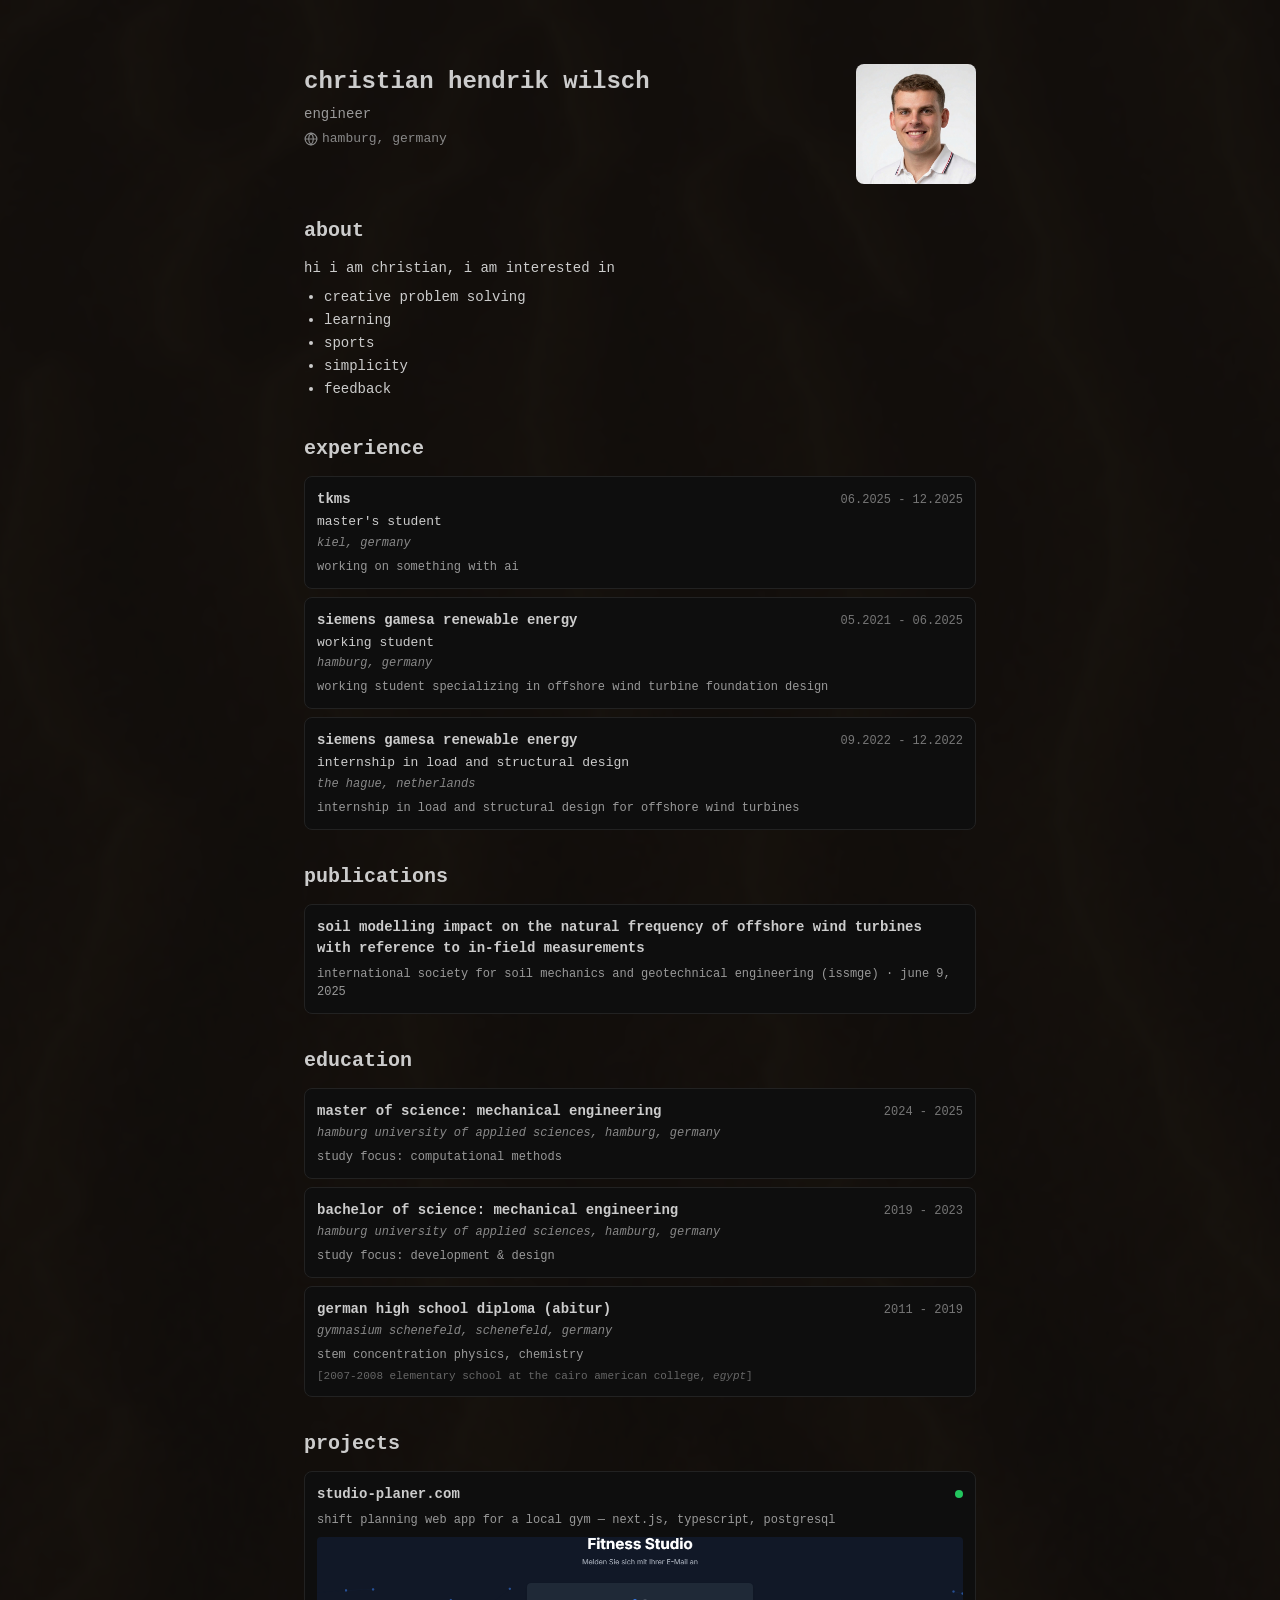
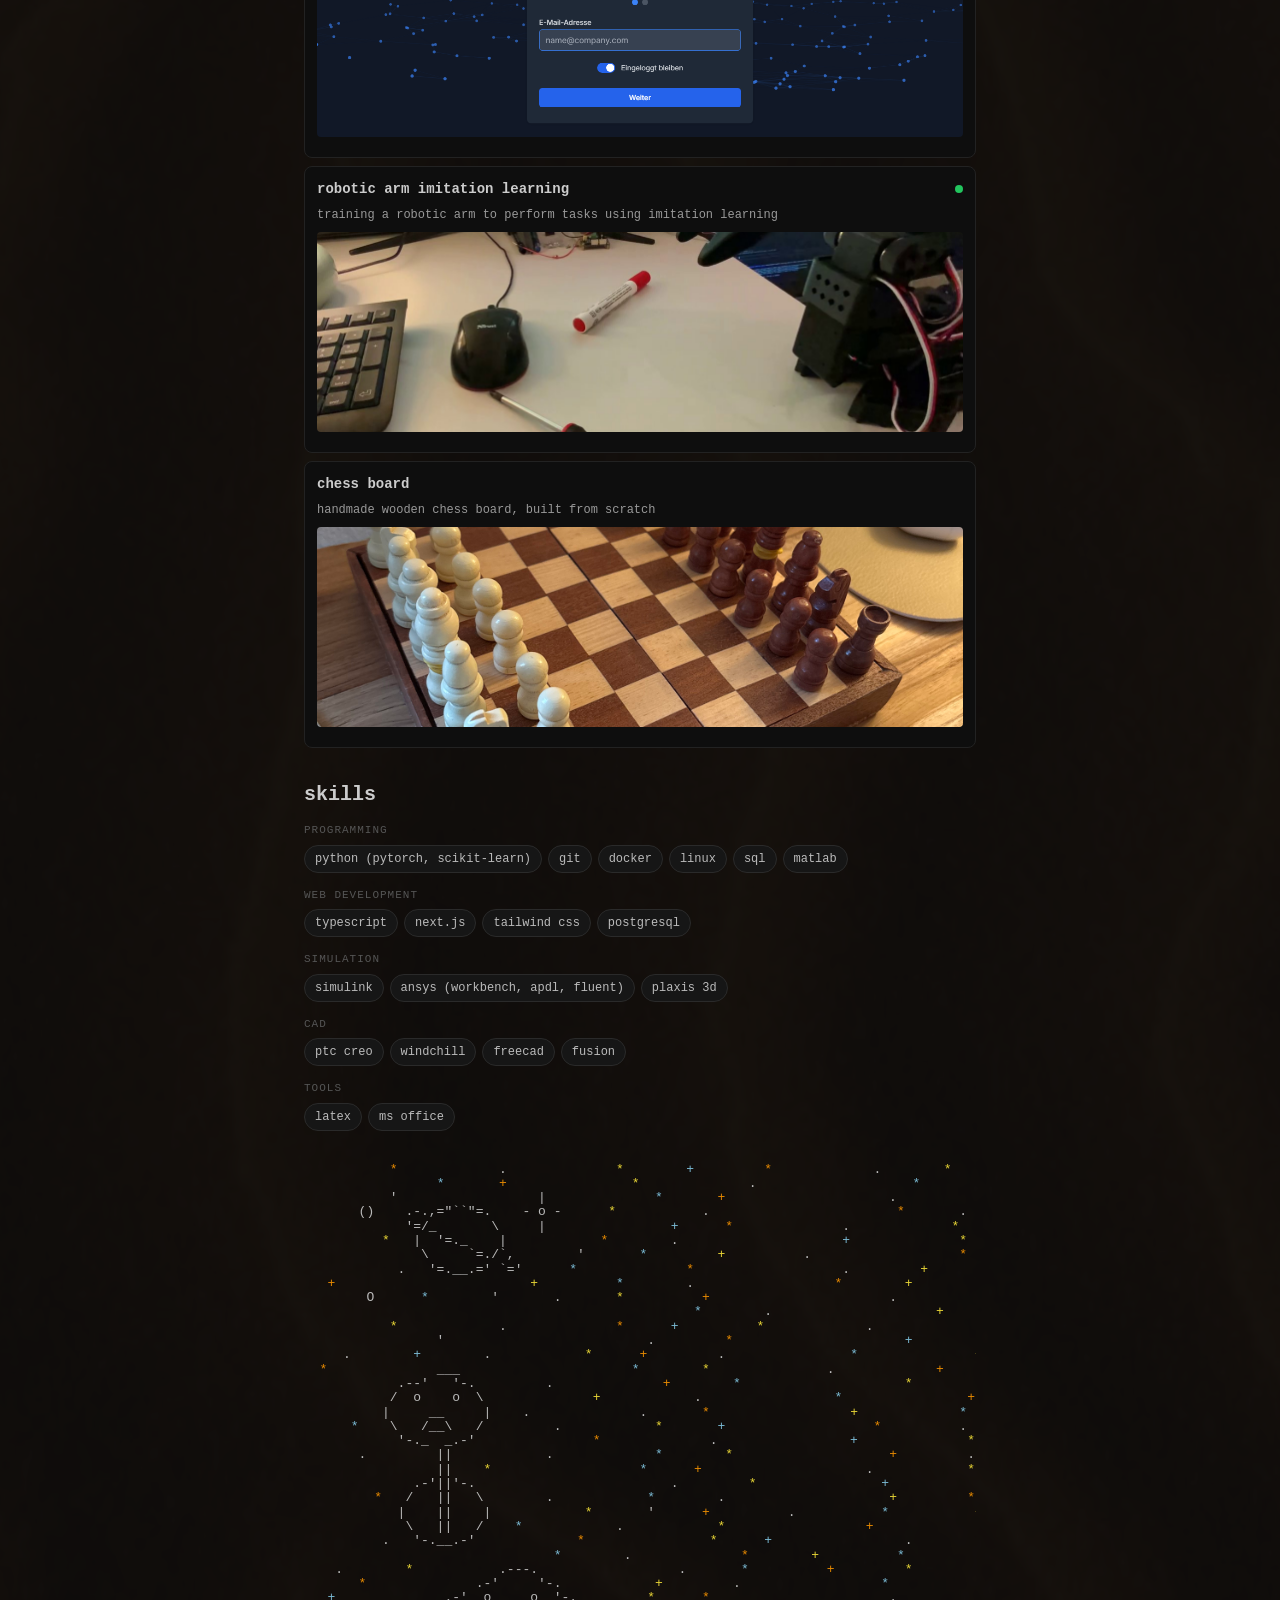
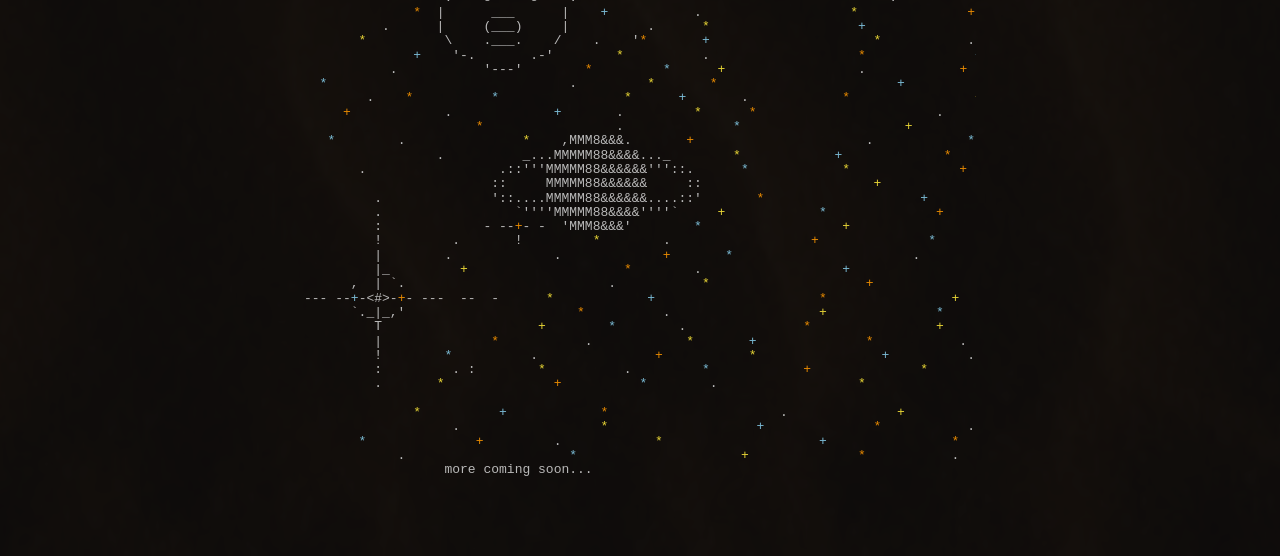
==== index.html @ f81266d9 "reorder sections, add project thumbnails Co-Authored-By: Claude Opus 4.6 (1M context) <noreply@anthr" ====
<!DOCTYPE html>
<html lang="en">
<head>
    <meta charset="UTF-8">
    <meta name="viewport" content="width=device-width, initial-scale=1.0">
    <title>christian hendrik wilsch</title>
    <link rel="icon" href="smile.png" type="image/png">
    <link rel="stylesheet" href="styles.css">
</head>
<body>

    <div class="container">
        <header class="header">
            <div class="header-left">
                <h1>christian hendrik wilsch</h1>
                <p class="tagline">engineer</p>
                <p class="location">
                    <svg xmlns="http://www.w3.org/2000/svg" width="14" height="14" viewBox="0 0 24 24" fill="none" stroke="currentColor" stroke-width="2" stroke-linecap="round" stroke-linejoin="round"><circle cx="12" cy="12" r="10"/><path d="M2 12h20"/><path d="M12 2a15.3 15.3 0 0 1 4 10 15.3 15.3 0 0 1-4 10 15.3 15.3 0 0 1-4-10 15.3 15.3 0 0 1 4-10z"/></svg>
                    hamburg, germany
                </p>
            </div>
            <img src="pic.png" alt="christian" class="header-pic">
        </header>

        <main>
            <section class="section about">
                <h2>about</h2>
                <p>hi i am christian, i am interested in</p>
                <ul>
                    <li>creative problem solving</li>
                    <li>learning</li>
                    <li>sports</li>
                    <li>simplicity</li>
                    <li>feedback</li>
                </ul>
            </section>

            <section class="section">
                <h2>experience</h2>
                <div class="card">
                    <div class="card-header">
                        <h3>tkms</h3>
                        <span class="card-date">06.2025 - 12.2025</span>
                    </div>
                    <p class="card-subtitle">master's student</p>
                    <p class="card-location">kiel, germany</p>
                    <p class="card-description">working on something with ai</p>
                </div>
                <div class="card">
                    <div class="card-header">
                        <h3>siemens gamesa renewable energy</h3>
                        <span class="card-date">05.2021 - 06.2025</span>
                    </div>
                    <p class="card-subtitle">working student</p>
                    <p class="card-location">hamburg, germany</p>
                    <p class="card-description">working student specializing in offshore wind turbine foundation design</p>
                </div>
                <div class="card">
                    <div class="card-header">
                        <h3>siemens gamesa renewable energy</h3>
                        <span class="card-date">09.2022 - 12.2022</span>
                    </div>
                    <p class="card-subtitle">internship in load and structural design</p>
                    <p class="card-location">the hague, netherlands</p>
                    <p class="card-description">internship in load and structural design for offshore wind turbines</p>
                </div>
            </section>

            <section class="section">
                <h2>publications</h2>
                <div class="card card-clickable">
                    <a href="https://www.issmge.org/uploads/publications/132/133/ISFOG2025-403.pdf" target="_blank" class="card-stretch-link"></a>
                    <div class="card-header">
                        <h3>soil modelling impact on the natural frequency of offshore wind turbines with reference to in-field measurements</h3>
                    </div>
                    <p class="card-description">international society for soil mechanics and geotechnical engineering (issmge) · june 9, 2025</p>
                </div>
            </section>

            <section class="section">
                <h2>education</h2>
                <div class="card">
                    <div class="card-header">
                        <h3>master of science: mechanical engineering</h3>
                        <span class="card-date">2024 - 2025</span>
                    </div>
                    <p class="card-location">hamburg university of applied sciences, hamburg, germany</p>
                    <p class="card-description">study focus: computational methods</p>
                </div>
                <div class="card">
                    <div class="card-header">
                        <h3>bachelor of science: mechanical engineering</h3>
                        <span class="card-date">2019 - 2023</span>
                    </div>
                    <p class="card-location">hamburg university of applied sciences, hamburg, germany</p>
                    <p class="card-description">study focus: development & design</p>
                </div>
                <div class="card">
                    <div class="card-header">
                        <h3>german high school diploma (abitur)</h3>
                        <span class="card-date">2011 - 2019</span>
                    </div>
                    <p class="card-location">gymnasium schenefeld, schenefeld, germany</p>
                    <p class="card-description">stem concentration physics, chemistry</p>
                    <p class="card-note">[2007-2008 elementary school at the cairo american college, <em>egypt</em>]</p>
                </div>
            </section>

            <section class="section">
                <h2>projects</h2>
                <div class="card card-clickable">
                    <a href="https://studio-planer.com" target="_blank" class="card-stretch-link"></a>
                    <div class="card-header">
                        <h3>studio-planer.com</h3>
                        <span class="status-dot"></span>
                    </div>
                    <p class="card-description">shift planning web app for a local gym — next.js, typescript, postgresql</p>
                    <img src="studio-planer-thumb.png" alt="studio-planer.com preview" class="card-thumb">
                </div>
                <div class="card card-clickable">
                    <a href="robotics.html" class="card-stretch-link"></a>
                    <div class="card-header">
                        <h3>robotic arm imitation learning</h3>
                        <span class="status-dot"></span>
                    </div>
                    <p class="card-description">training a robotic arm to perform tasks using imitation learning</p>
                    <img src="robotics-thumb.jpg" alt="robotic arm preview" class="card-thumb">
                </div>
                <div class="card card-clickable">
                    <a href="chess-board.html" class="card-stretch-link"></a>
                    <div class="card-header">
                        <h3>chess board</h3>
                    </div>
                    <p class="card-description">handmade wooden chess board, built from scratch</p>
                    <img src="chess-board.jpeg" alt="chess board preview" class="card-thumb">
                </div>
            </section>

            <section class="section">
                <h2>skills</h2>

                <div class="skill-group">
                    <p class="skill-group-label">programming</p>
                    <div class="tags">
                        <span class="tag">python (pytorch, scikit-learn)</span>
                        <span class="tag">git</span>
                        <span class="tag">docker</span>
                        <span class="tag">linux</span>
                        <span class="tag">sql</span>
                        <span class="tag">matlab</span>
                    </div>
                </div>

                <div class="skill-group">
                    <p class="skill-group-label">web development</p>
                    <div class="tags">
                        <span class="tag">typescript</span>
                        <span class="tag">next.js</span>
                        <span class="tag">tailwind css</span>
                        <span class="tag">postgresql</span>
                    </div>
                </div>

                <div class="skill-group">
                    <p class="skill-group-label">simulation</p>
                    <div class="tags">
                        <span class="tag">simulink</span>
                        <span class="tag">ansys (workbench, apdl, fluent)</span>
                        <span class="tag">plaxis 3d</span>
                    </div>
                </div>

                <div class="skill-group">
                    <p class="skill-group-label">cad</p>
                    <div class="tags">
                        <span class="tag">ptc creo</span>
                        <span class="tag">windchill</span>
                        <span class="tag">freecad</span>
                        <span class="tag">fusion</span>
                    </div>
                </div>

                <div class="skill-group">
                    <p class="skill-group-label">tools</p>
                    <div class="tags">
                        <span class="tag">latex</span>
                        <span class="tag">ms office</span>
                    </div>
                </div>
            </section>
        </main>

        <!-- ASCII Space Art -->
        <div class="ascii-container">
        <pre class="space-art">           <span class="star-orange star-twinkle">*</span>             .              <span class="star-yellow">*</span>        <span class="star-blue">+</span>         <span class="star-orange">*</span>             .        <span class="star-yellow star-twinkle">*</span>       <span class="star-blue">+</span>           <span class="star-orange">*</span>         .
                 <span class="star-blue">*</span>       <span class="star-orange">+</span>                <span class="star-yellow star-twinkle">*</span>              .                    <span class="star-blue">*</span>                <span class="star-yellow">+</span>        .            <span class="star-orange">*</span>
           '                  |              <span class="star-blue">*</span>       <span class="star-orange star-twinkle">+</span>                     .          <span class="star-yellow">*</span>              <span class="star-blue">+</span>            .
       ()    .-.,="``"=.    - o -      <span class="star-yellow">*</span>           .                        <span class="star-orange">*</span>       .             <span class="star-blue star-twinkle">+</span>                <span class="star-yellow">*</span>
             '=/_       \     |                <span class="star-blue">+</span>      <span class="star-orange">*</span>              .             <span class="star-yellow star-twinkle">*</span>          <span class="star-blue">+</span>                   <span class="star-orange">*</span>        .
          <span class="star-yellow">*</span>   |  '=._    |            <span class="star-orange star-twinkle">*</span>        .                     <span class="star-blue">+</span>              <span class="star-yellow">*</span>       .                 <span class="star-orange">+</span>
               \     `=./`,        '       <span class="star-blue">*</span>         <span class="star-yellow">+</span>          .                   <span class="star-orange star-twinkle">*</span>          <span class="star-blue">+</span>                 .         <span class="star-yellow">*</span>
            .   '=.__.=' `='      <span class="star-blue star-twinkle">*</span>              <span class="star-orange">*</span>                   .         <span class="star-yellow">+</span>               <span class="star-blue">*</span>            <span class="star-orange">+</span>
   <span class="star-orange">+</span>                         <span class="star-yellow star-twinkle">+</span>          <span class="star-blue">*</span>        .                  <span class="star-orange">*</span>        <span class="star-yellow">+</span>                 .           <span class="star-blue">*</span>             <span class="star-orange">+</span>
        O      <span class="star-blue">*</span>        '       .       <span class="star-yellow">*</span>          <span class="star-orange star-twinkle">+</span>                       .           <span class="star-blue">*</span>            <span class="star-yellow">+</span>               <span class="star-orange">*</span>
                                                  <span class="star-blue star-twinkle">*</span>        .                     <span class="star-yellow">+</span>         <span class="star-orange">*</span>                 .               <span class="star-blue">+</span>
           <span class="star-yellow star-twinkle">*</span>             .              <span class="star-orange">*</span>      <span class="star-blue">+</span>          <span class="star-yellow">*</span>             .              <span class="star-orange star-twinkle">+</span>          <span class="star-blue">*</span>               <span class="star-yellow">*</span>
                 '                          .         <span class="star-orange">*</span>                      <span class="star-blue star-twinkle">+</span>              .              <span class="star-yellow">*</span>            <span class="star-orange">+</span>
     .        <span class="star-blue">+</span>        .            <span class="star-yellow star-twinkle">*</span>      <span class="star-orange">+</span>         .                <span class="star-blue">*</span>               <span class="star-yellow">+</span>           .                <span class="star-orange">*</span>
  <span class="star-orange star-twinkle">*</span>              ___                      <span class="star-blue">*</span>        <span class="star-yellow">*</span>               .             <span class="star-orange">+</span>          <span class="star-blue star-twinkle">*</span>                <span class="star-yellow">*</span>
            .--'   '-.         .              <span class="star-orange">+</span>        <span class="star-blue">*</span>                     <span class="star-yellow star-twinkle">*</span>         .           <span class="star-orange">+</span>                <span class="star-blue">*</span>
           /  o    o  \              <span class="star-yellow">+</span>            .                 <span class="star-blue star-twinkle">*</span>                <span class="star-orange">+</span>        .              <span class="star-yellow">*</span>
          |     __     |    .              .       <span class="star-orange star-twinkle">*</span>                  <span class="star-yellow">+</span>             <span class="star-blue">*</span>                .           <span class="star-orange">+</span>
      <span class="star-blue">*</span>    \   /__\   /         .            <span class="star-yellow">*</span>       <span class="star-blue star-twinkle">+</span>                   <span class="star-orange">*</span>          .               <span class="star-yellow">+</span>           <span class="star-blue">*</span>
            '-._  _.-'               <span class="star-orange">*</span>              .                 <span class="star-blue">+</span>              <span class="star-yellow star-twinkle">*</span>          <span class="star-orange">+</span>                .
       .         ||            .             <span class="star-blue star-twinkle">*</span>        <span class="star-yellow">*</span>                    <span class="star-orange">+</span>         .              <span class="star-blue">*</span>              <span class="star-yellow">+</span>
                 ||    <span class="star-yellow star-twinkle">*</span>                   <span class="star-blue">*</span>      <span class="star-orange">+</span>                     .            <span class="star-yellow">*</span>         <span class="star-blue star-twinkle">+</span>                  <span class="star-orange">*</span>
              .-'||'-.                         .         <span class="star-yellow">*</span>                <span class="star-blue">+</span>              <span class="star-orange star-twinkle">*</span>          .                <span class="star-yellow">+</span>
         <span class="star-orange">*</span>   /   ||   \        .            <span class="star-blue star-twinkle">*</span>        .                     <span class="star-yellow">+</span>         <span class="star-orange">*</span>                 <span class="star-blue">+</span>          .
            |    ||    |            <span class="star-yellow star-twinkle">*</span>       '      <span class="star-orange">+</span>          .           <span class="star-blue">*</span>           <span class="star-yellow">+</span>                <span class="star-orange">*</span>
             \   ||   /    <span class="star-blue">*</span>            .            <span class="star-yellow">*</span>                  <span class="star-orange star-twinkle">+</span>              <span class="star-blue">*</span>             .                <span class="star-yellow">+</span>
          .   '-.__.-'             <span class="star-orange">*</span>                <span class="star-yellow star-twinkle">*</span>      <span class="star-blue">+</span>                 .              <span class="star-orange">*</span>          <span class="star-yellow">+</span>               <span class="star-blue">*</span>
                                <span class="star-blue star-twinkle">*</span>        .              <span class="star-orange">*</span>        <span class="star-yellow">+</span>          <span class="star-blue">*</span>                .              <span class="star-orange">+</span>
    .        <span class="star-yellow">*</span>           .---.                  .       <span class="star-blue">*</span>          <span class="star-orange star-twinkle">+</span>         <span class="star-yellow">*</span>                .               <span class="star-blue">+</span>
       <span class="star-orange">*</span>              .-'     '-.            <span class="star-yellow star-twinkle">+</span>         .                  <span class="star-blue">*</span>            <span class="star-orange">+</span>          .                 <span class="star-yellow">*</span>
   <span class="star-blue star-twinkle">+</span>              .-'  o     o  '-.         <span class="star-yellow">*</span>      <span class="star-orange">*</span>                       .              <span class="star-blue">+</span>           <span class="star-yellow star-twinkle">*</span>             <span class="star-orange">+</span>
              <span class="star-orange star-twinkle">*</span>  |      ___      |    <span class="star-blue">+</span>           .                   <span class="star-yellow">*</span>              <span class="star-orange">+</span>         .               <span class="star-blue">*</span>
          .      |     (___)     |          .      <span class="star-yellow star-twinkle">*</span>                   <span class="star-blue">+</span>                <span class="star-orange">*</span>          .              <span class="star-yellow">+</span>
       <span class="star-yellow">*</span>          \    .___.    /    .    '<span class="star-orange star-twinkle">*</span>       <span class="star-blue">+</span>                     <span class="star-yellow">*</span>           .              <span class="star-orange">+</span>            <span class="star-blue star-twinkle">*</span>
              <span class="star-blue">+</span>    '-.       .-'        <span class="star-yellow star-twinkle">*</span>          .                   <span class="star-orange">*</span>              <span class="star-blue">+</span>         <span class="star-yellow">*</span>                .
           .           '---'        <span class="star-orange star-twinkle">*</span>         <span class="star-blue">*</span>      <span class="star-yellow">+</span>                 .            <span class="star-orange">+</span>                <span class="star-blue">*</span>          <span class="star-yellow">*</span>
  <span class="star-blue star-twinkle">*</span>                               .         <span class="star-yellow">*</span>       <span class="star-orange">*</span>                       <span class="star-blue">+</span>          .              <span class="star-yellow">*</span>             <span class="star-orange star-twinkle">+</span>
        .    <span class="star-orange">*</span>          <span class="star-blue star-twinkle">*</span>                <span class="star-yellow">*</span>      <span class="star-blue">+</span>       .            <span class="star-orange">*</span>                <span class="star-yellow star-twinkle">+</span>         .              <span class="star-blue">*</span>
     <span class="star-orange star-twinkle">+</span>            .             <span class="star-blue">+</span>       .         <span class="star-yellow">*</span>      <span class="star-orange">*</span>                       .              <span class="star-blue">+</span>          <span class="star-yellow star-twinkle">*</span>             <span class="star-orange">+</span>
                      <span class="star-orange">*</span>                 .              <span class="star-blue star-twinkle">*</span>                     <span class="star-yellow">+</span>              <span class="star-orange">*</span>          .                <span class="star-blue">+</span>
   <span class="star-blue star-twinkle">*</span>        .               <span class="star-yellow">*</span>    ,MMM8&&&.       <span class="star-orange">+</span>                      .            <span class="star-blue">*</span>              <span class="star-yellow star-twinkle">+</span>            <span class="star-orange">*</span>
                 .          _...MMMMM88&&&&..._        <span class="star-yellow star-twinkle">*</span>            <span class="star-blue">+</span>             <span class="star-orange">*</span>          .              <span class="star-yellow">+</span>
       .                 .::'''MMMMM88&&&&&&'''::.      <span class="star-blue star-twinkle">*</span>            <span class="star-yellow">*</span>              <span class="star-orange">+</span>         .            <span class="star-blue">*</span>
                        ::     MMMMM88&&&&&&     ::                      <span class="star-yellow star-twinkle">+</span>            <span class="star-orange">*</span>                .              <span class="star-blue">+</span>
         .              '::....MMMMM88&&&&&&....::'       <span class="star-orange star-twinkle">*</span>                    <span class="star-blue">+</span>         <span class="star-yellow">*</span>                 .            <span class="star-orange">+</span>
         .                 `''''MMMMM88&&&&''''`     <span class="star-yellow">+</span>            <span class="star-blue star-twinkle">*</span>              <span class="star-orange">+</span>          <span class="star-yellow">*</span>              .
         :             - --<span class="star-orange star-twinkle">+</span>- -  'MMM8&&&'        <span class="star-blue">*</span>                  <span class="star-yellow">+</span>                <span class="star-orange">*</span>          .              <span class="star-blue">+</span>
         !         .       !         <span class="star-yellow star-twinkle">*</span>        .                  <span class="star-orange">+</span>              <span class="star-blue">*</span>           <span class="star-yellow">+</span>                .
         |        .             .             <span class="star-orange">+</span>       <span class="star-blue star-twinkle">*</span>                       .            <span class="star-yellow">*</span>              <span class="star-orange">+</span>           <span class="star-blue">*</span>
         |_         <span class="star-yellow star-twinkle">+</span>                    <span class="star-orange">*</span>        .                  <span class="star-blue">+</span>                <span class="star-yellow">*</span>          .              <span class="star-orange">+</span>
      ,  | `.                          .           <span class="star-yellow">*</span>                    <span class="star-orange star-twinkle">+</span>              <span class="star-blue">*</span>         <span class="star-yellow">+</span>                 .
--- --<span class="star-blue star-twinkle">+</span>-<#>-<span class="star-orange">+</span>- ---  --  -      <span class="star-yellow">*</span>            <span class="star-blue">+</span>                     <span class="star-orange">*</span>                <span class="star-yellow star-twinkle">+</span>          .             <span class="star-blue">*</span>
      `._|_,'                      <span class="star-orange star-twinkle">*</span>          .                   <span class="star-yellow">+</span>              <span class="star-blue">*</span>             <span class="star-orange">+</span>                .
         T                    <span class="star-yellow star-twinkle">+</span>        <span class="star-blue">*</span>        .               <span class="star-orange">*</span>                <span class="star-yellow">+</span>         <span class="star-blue star-twinkle">*</span>                 .
         |              <span class="star-orange star-twinkle">*</span>           .            <span class="star-yellow">*</span>       <span class="star-blue">+</span>              <span class="star-orange">*</span>           .               <span class="star-yellow">+</span>
         !        <span class="star-blue star-twinkle">*</span>          .               <span class="star-orange">+</span>           <span class="star-yellow">*</span>                <span class="star-blue">+</span>          .              <span class="star-orange">*</span>
         :         . :        <span class="star-yellow star-twinkle">*</span>          .         <span class="star-blue">*</span>            <span class="star-orange">+</span>              <span class="star-yellow">*</span>          .             <span class="star-blue">+</span>
         .       <span class="star-yellow">*</span>              <span class="star-orange star-twinkle">+</span>          <span class="star-blue">*</span>        .                  <span class="star-yellow">*</span>                <span class="star-orange">+</span>         <span class="star-blue star-twinkle">*</span>                 .

              <span class="star-yellow star-twinkle">*</span>          <span class="star-blue">+</span>            <span class="star-orange">*</span>                      .              <span class="star-yellow">+</span>           <span class="star-blue star-twinkle">*</span>                <span class="star-orange">+</span>          .
                   .                  <span class="star-yellow">*</span>                   <span class="star-blue star-twinkle">+</span>              <span class="star-orange">*</span>           .               <span class="star-yellow">+</span>             <span class="star-blue">*</span>
       <span class="star-blue">*</span>              <span class="star-orange star-twinkle">+</span>         .            <span class="star-yellow">*</span>                    <span class="star-blue">+</span>                <span class="star-orange star-twinkle">*</span>          .              <span class="star-yellow">+</span>
            .                     <span class="star-blue star-twinkle">*</span>                     <span class="star-yellow">+</span>              <span class="star-orange">*</span>           .               <span class="star-blue">+</span>             <span class="star-yellow star-twinkle">*</span>
                  more coming soon...
        </pre>
        </div>

    </div>

<script>
document.addEventListener('DOMContentLoaded', () => {
    const container = document.querySelector('.ascii-container');
    if (!container) return;

    const stars = Array.from(container.querySelectorAll('span[class*="star-"]'));
    if (!stars.length) return;

    const MOUSE_RADIUS = 150;
    const MAX_OFFSET = 180;
    const RETURN_SPEED = 0.3;

    let mouseX = null;
    let mouseY = null;

    const starData = stars.map(el => {
        const rect = el.getBoundingClientRect();
        const contRect = container.getBoundingClientRect();
        return {
            el,
            x: rect.left - contRect.left + container.scrollLeft + rect.width / 2,
            y: rect.top - contRect.top + rect.height / 2,
            offsetX: 0,
            offsetY: 0
        };
    });

    function recache() {
        const contRect = container.getBoundingClientRect();
        starData.forEach(s => {
            s.el.style.transform = '';
            s.offsetX = 0;
            s.offsetY = 0;
        });
        requestAnimationFrame(() => {
            starData.forEach(s => {
                const rect = s.el.getBoundingClientRect();
                s.x = rect.left - contRect.left + container.scrollLeft + rect.width / 2;
                s.y = rect.top - contRect.top + rect.height / 2;
            });
        });
    }

    let resizeTimer;
    window.addEventListener('resize', () => {
        clearTimeout(resizeTimer);
        resizeTimer = setTimeout(recache, 200);
    });

    container.addEventListener('mousemove', e => {
        const contRect = container.getBoundingClientRect();
        mouseX = e.clientX - contRect.left + container.scrollLeft;
        mouseY = e.clientY - contRect.top;
    });

    container.addEventListener('mouseleave', () => {
        mouseX = null;
        mouseY = null;
    });

    function tick() {
        for (const s of starData) {
            let pushed = false;

            if (mouseX !== null) {
                const dx = s.x + s.offsetX - mouseX;
                const dy = s.y + s.offsetY - mouseY;
                const dist = Math.sqrt(dx * dx + dy * dy);

                if (dist < MOUSE_RADIUS && dist > 0) {
                    const force = (1 - dist / MOUSE_RADIUS);
                    const angle = Math.atan2(dy, dx);
                    s.offsetX += Math.cos(angle) * force * 8;
                    s.offsetY += Math.sin(angle) * force * 8;

                    const mag = Math.sqrt(s.offsetX * s.offsetX + s.offsetY * s.offsetY);
                    if (mag > MAX_OFFSET) {
                        s.offsetX = (s.offsetX / mag) * MAX_OFFSET;
                        s.offsetY = (s.offsetY / mag) * MAX_OFFSET;
                    }
                    pushed = true;
                }
            }

            if (!pushed) {
                const mag = Math.sqrt(s.offsetX * s.offsetX + s.offsetY * s.offsetY);
                if (mag > 0.5) {
                    s.offsetX -= (s.offsetX / mag) * RETURN_SPEED;
                    s.offsetY -= (s.offsetY / mag) * RETURN_SPEED;
                } else {
                    s.offsetX = 0;
                    s.offsetY = 0;
                }
            }

            if (s.offsetX === 0 && s.offsetY === 0) {
                s.el.style.transform = '';
            } else {
                s.el.style.transform = `translate(${s.offsetX}px, ${s.offsetY}px)`;
            }
        }
        requestAnimationFrame(tick);
    }

    requestAnimationFrame(tick);
});
</script>
</body>
</html>
---- styles.css ----
/* Reset */
* {
    margin: 0;
    padding: 0;
    box-sizing: border-box;
}

body {
    font-family: 'Consolas', 'Courier New', monospace;
    line-height: 1.5;
    color: #cccccc;
    background-color: #0c0c0c;
    padding: 16px;
    display: flex;
    justify-content: center;
    position: relative;
}

body::before {
    content: '';
    position: absolute;
    top: 0;
    left: 0;
    width: 100%;
    height: 100%;
    background-image: url(dune.jpg);
    background-size: cover;
    background-position: center;
    opacity: 0.05;
    pointer-events: none;
    z-index: -1;
}

.container {
    max-width: 672px;
    width: 100%;
}

/* Header */
.header {
    margin-bottom: 32px;
    display: flex;
    justify-content: space-between;
    align-items: flex-start;
}

.header-pic {
    width: 120px;
    height: 120px;
    border-radius: 8px;
    object-fit: cover;
    flex-shrink: 0;
}

.header-left h1 {
    font-size: 24px;
    font-weight: 700;
    margin-bottom: 4px;
}

.tagline {
    font-size: 14px;
    color: #999999;
    margin-bottom: 4px;
}

.location {
    font-size: 13px;
    color: #888888;
    display: flex;
    align-items: center;
    gap: 4px;
}

.location svg {
    flex-shrink: 0;
}

/* Sections */
.section {
    margin-bottom: 32px;
    overflow: hidden;
}

.section h2 {
    font-size: 20px;
    font-weight: 700;
    margin-bottom: 12px;
}

/* About */
.about p {
    font-size: 14px;
    margin-bottom: 8px;
}

.about ul {
    padding-left: 20px;
    font-size: 14px;
}

.about li {
    margin-bottom: 2px;
}

/* Cards */
.card {
    background: #0e0e0e;
    border: 1px solid #222222;
    border-radius: 8px;
    padding: 12px;
    margin-bottom: 8px;
}

.card:last-child {
    margin-bottom: 0;
}

.card-header {
    display: flex;
    justify-content: space-between;
    align-items: baseline;
    gap: 12px;
}

.card-header h3 {
    font-size: 14px;
    font-weight: 600;
}

.card-date {
    font-size: 12px;
    color: #777777;
    white-space: nowrap;
}

.card-subtitle {
    font-size: 13px;
    color: #cccccc;
    margin-top: 2px;
}

.card-location {
    font-size: 12px;
    color: #888888;
    font-style: italic;
    margin-top: 2px;
}

.card-description {
    font-size: 12px;
    color: #999999;
    margin-top: 6px;
}

.card-note {
    font-size: 11px;
    color: #666666;
    margin-top: 4px;
}

.status-dot {
    width: 8px;
    height: 8px;
    border-radius: 50%;
    background: #22c55e;
    flex-shrink: 0;
}

.card-thumb {
    width: 100%;
    border-radius: 4px;
    margin-top: 8px;
    object-fit: cover;
    max-height: 200px;
}

.card-clickable {
    position: relative;
    transition: border-color 0.2s;
    cursor: pointer;
}

.card-clickable:hover {
    border-color: #444444;
}

.card-stretch-link {
    position: absolute;
    top: 0;
    left: 0;
    right: 0;
    bottom: 0;
    z-index: 1;
}

.card-link {
    color: inherit;
    text-decoration: none;
    border-bottom: 1px solid #444444;
}

.card-link:hover {
    color: #ffffff;
    border-bottom-color: #ffffff;
}

/* Skills */
.skill-group {
    margin-bottom: 14px;
}

.skill-group:last-child {
    margin-bottom: 0;
}

.skill-group-label {
    font-size: 11px;
    color: #555555;
    text-transform: uppercase;
    letter-spacing: 1px;
    margin-bottom: 6px;
}

.tags {
    display: flex;
    flex-wrap: wrap;
    gap: 6px;
    min-width: 0;
    max-width: 100%;
}

.tag {
    font-size: 12px;
    padding: 4px 10px;
    border: 1px solid #2a2a2a;
    border-radius: 999px;
    background: #161616;
    color: #bbbbbb;
    max-width: 100%;
    overflow: hidden;
    text-overflow: ellipsis;
    white-space: nowrap;
    flex-shrink: 0;
}

/* ASCII Art */
.ascii-container {
    overflow-x: auto;
    margin-top: 32px;
}

.space-art {
    font-family: 'Consolas', 'Courier New', monospace;
    font-size: 13px;
    color: #cccccc;
    line-height: 1.1;
    margin: 0;
    pointer-events: auto;
    cursor: default;
    opacity: 0.9;
}

.star-yellow {
    color: #ffeb3b;
}

.star-orange {
    color: #ff9800;
}

.star-blue {
    color: #87ceeb;
}

.star-yellow, .star-orange, .star-blue {
    display: inline-block;
}

/* Twinkle animation */
@keyframes twinkle {
    0% {
        opacity: 1;
        filter: hue-rotate(0deg);
    }
    25% {
        opacity: 0.4;
        filter: hue-rotate(90deg);
    }
    50% {
        opacity: 1;
        filter: hue-rotate(180deg);
    }
    75% {
        opacity: 0.4;
        filter: hue-rotate(270deg);
    }
    100% {
        opacity: 1;
        filter: hue-rotate(360deg);
    }
}

.star-twinkle {
    animation: twinkle 3s ease-in-out infinite;
}

.star-twinkle:nth-of-type(2n) {
    animation-duration: 2.5s;
    animation-delay: 0.3s;
}

.star-twinkle:nth-of-type(3n) {
    animation-duration: 3.5s;
    animation-delay: 0.6s;
}

.star-twinkle:nth-of-type(4n) {
    animation-duration: 2.8s;
    animation-delay: 0.9s;
}

.star-twinkle:nth-of-type(5n) {
    animation-duration: 3.2s;
    animation-delay: 0.2s;
}

.star-twinkle:nth-of-type(6n) {
    animation-duration: 2.6s;
    animation-delay: 0.7s;
}

/* Responsive */
@media (max-width: 479px) {
    .header-left h1 {
        font-size: 20px;
    }

    .card-header {
        flex-direction: column;
        gap: 2px;
    }

    .card-date {
        order: -1;
    }

    .tags {
        gap: 5px;
    }

    .tag {
        font-size: 11px;
        padding: 3px 8px;
    }

    .skill-group {
        margin-bottom: 12px;
    }

    .skill-group-label {
        font-size: 10px;
        margin-bottom: 5px;
    }

    .space-art {
        font-size: 10px;
    }

}

@media (min-width: 768px) {
    body {
        padding: 64px 16px;
    }
}
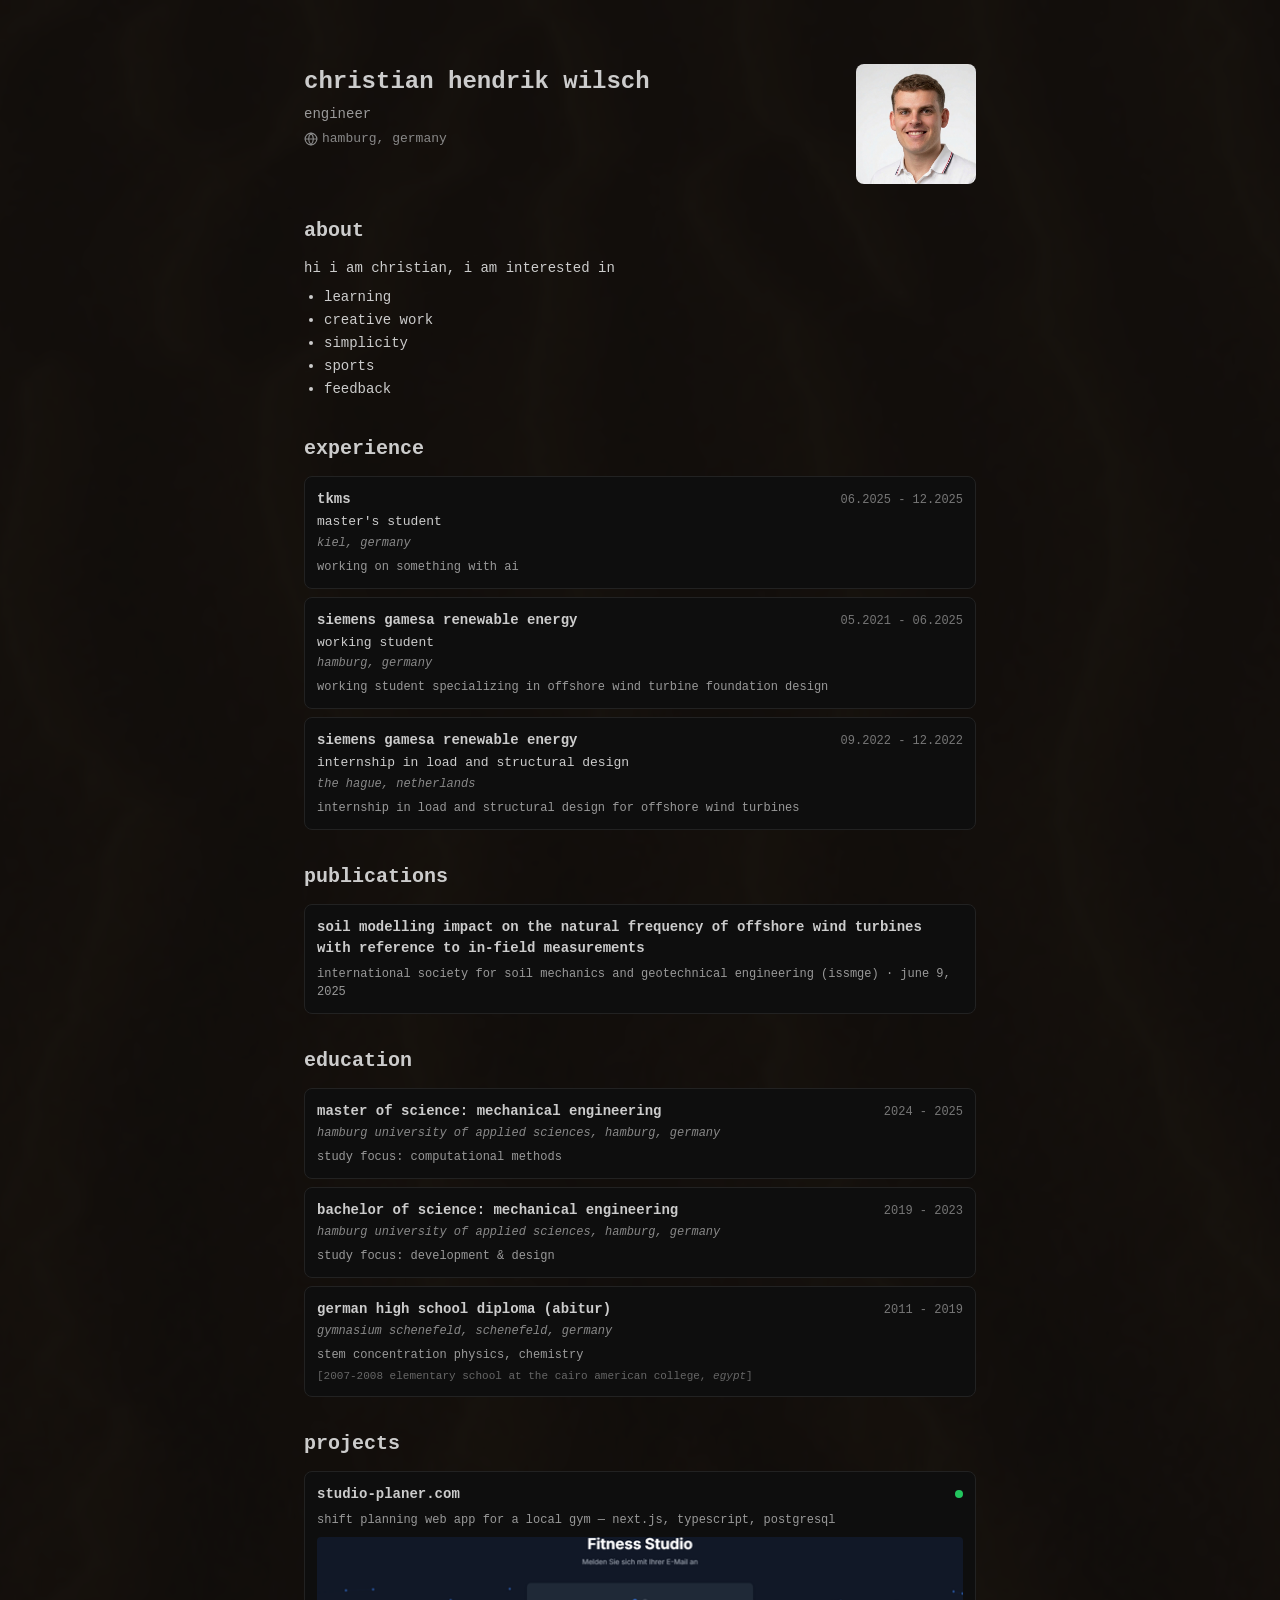
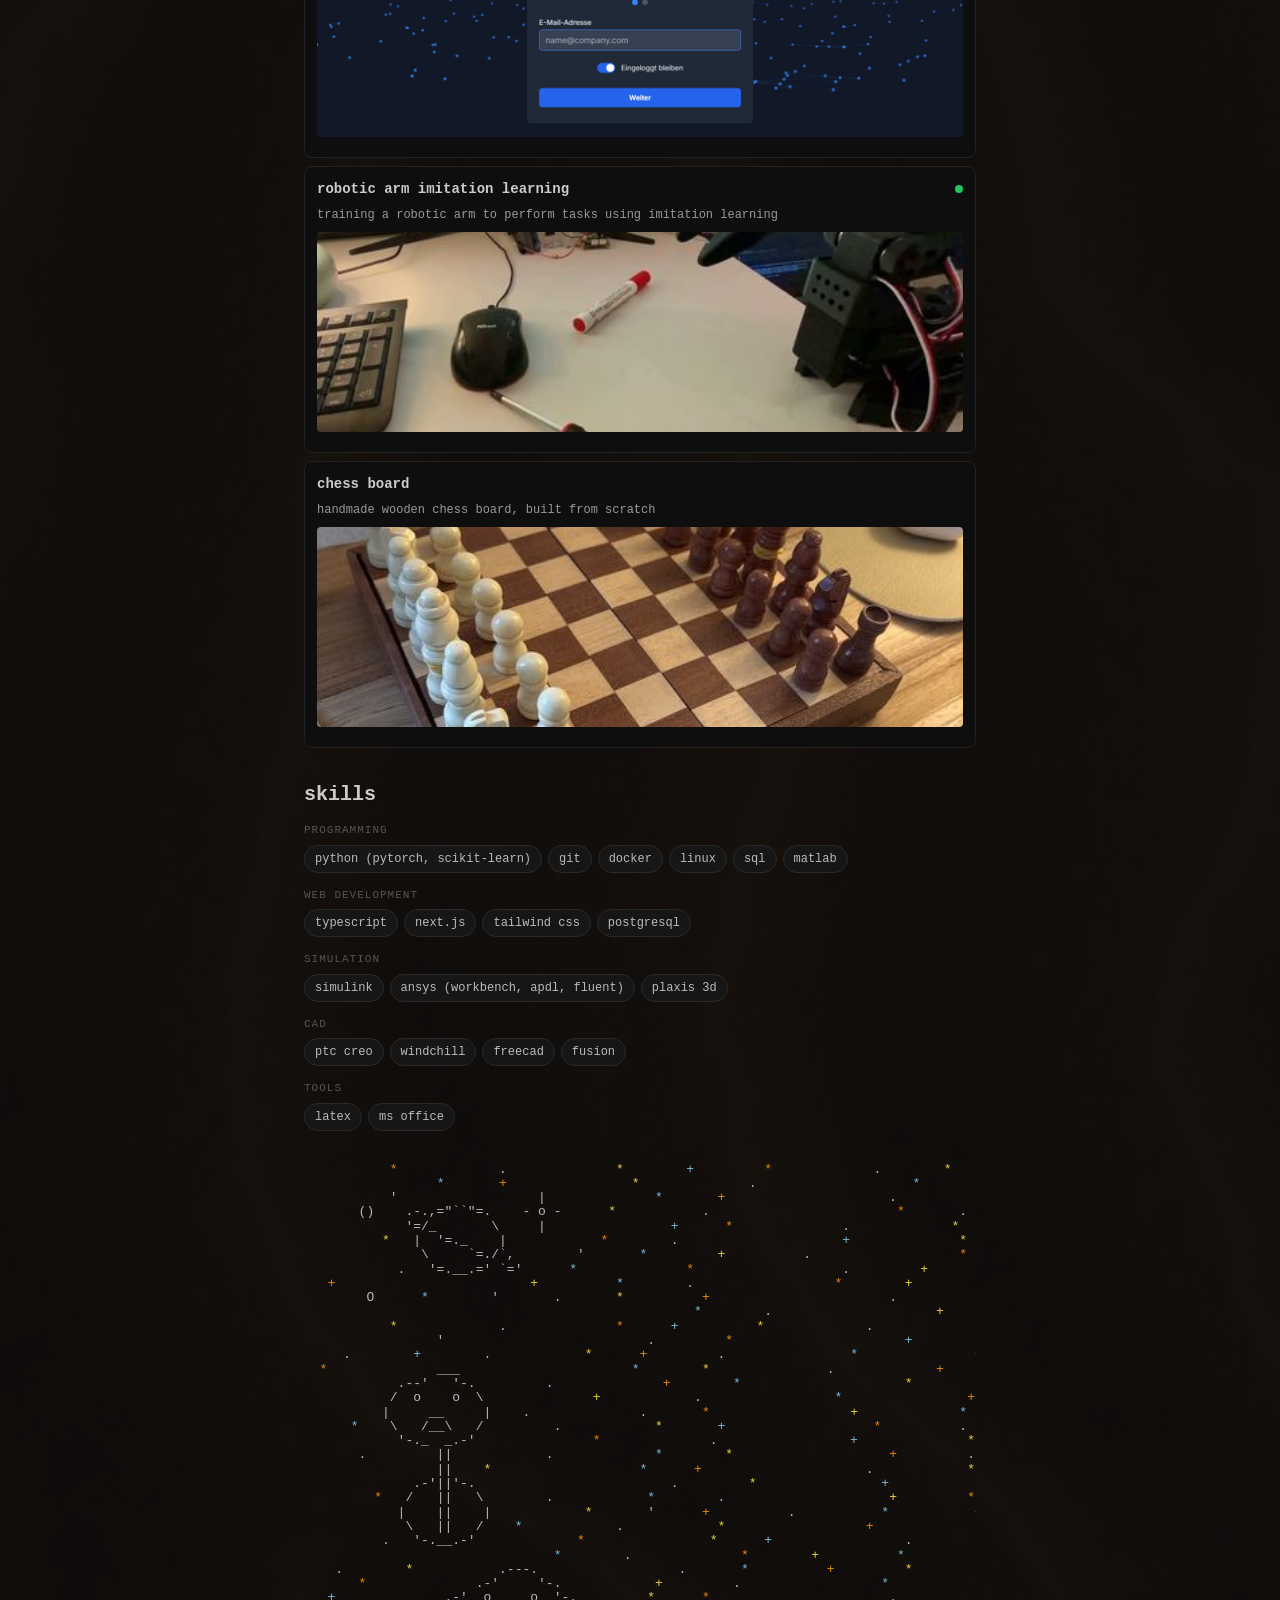
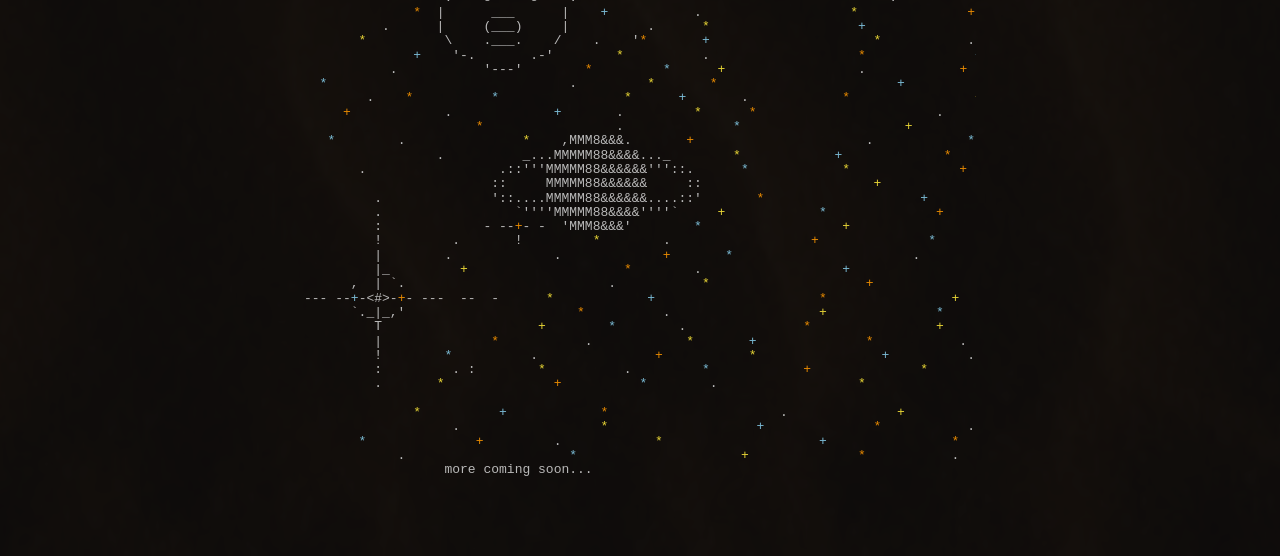
==== commit d6e8da10: "update about section and tweak background opacity Co-Authored-By: Claude Opus 4.6 (1M context) <nore" ====
--- a/index.html
+++ b/index.html
@@ -27,10 +27,10 @@
                 <h2>about</h2>
                 <p>hi i am christian, i am interested in</p>
                 <ul>
-                    <li>creative problem solving</li>
                     <li>learning</li>
+                    <li>creative work</li>
+                    <li>simplicity</li>
                     <li>sports</li>
-                    <li>simplicity</li>
                     <li>feedback</li>
                 </ul>
             </section>
--- a/styles.css
+++ b/styles.css
@@ -110,6 +110,7 @@
     border-radius: 8px;
     padding: 12px;
     margin-bottom: 8px;
+    overflow: hidden;
 }
 
 .card:last-child {
@@ -169,10 +170,10 @@
 
 .card-thumb {
     width: 100%;
+    height: 200px;
     border-radius: 4px;
     margin-top: 8px;
     object-fit: cover;
-    max-height: 200px;
 }
 
 .card-clickable {
@@ -367,6 +368,10 @@
         font-size: 10px;
     }
 
+    .card-thumb {
+        height: 120px;
+    }
+
 }
 
 @media (min-width: 768px) {
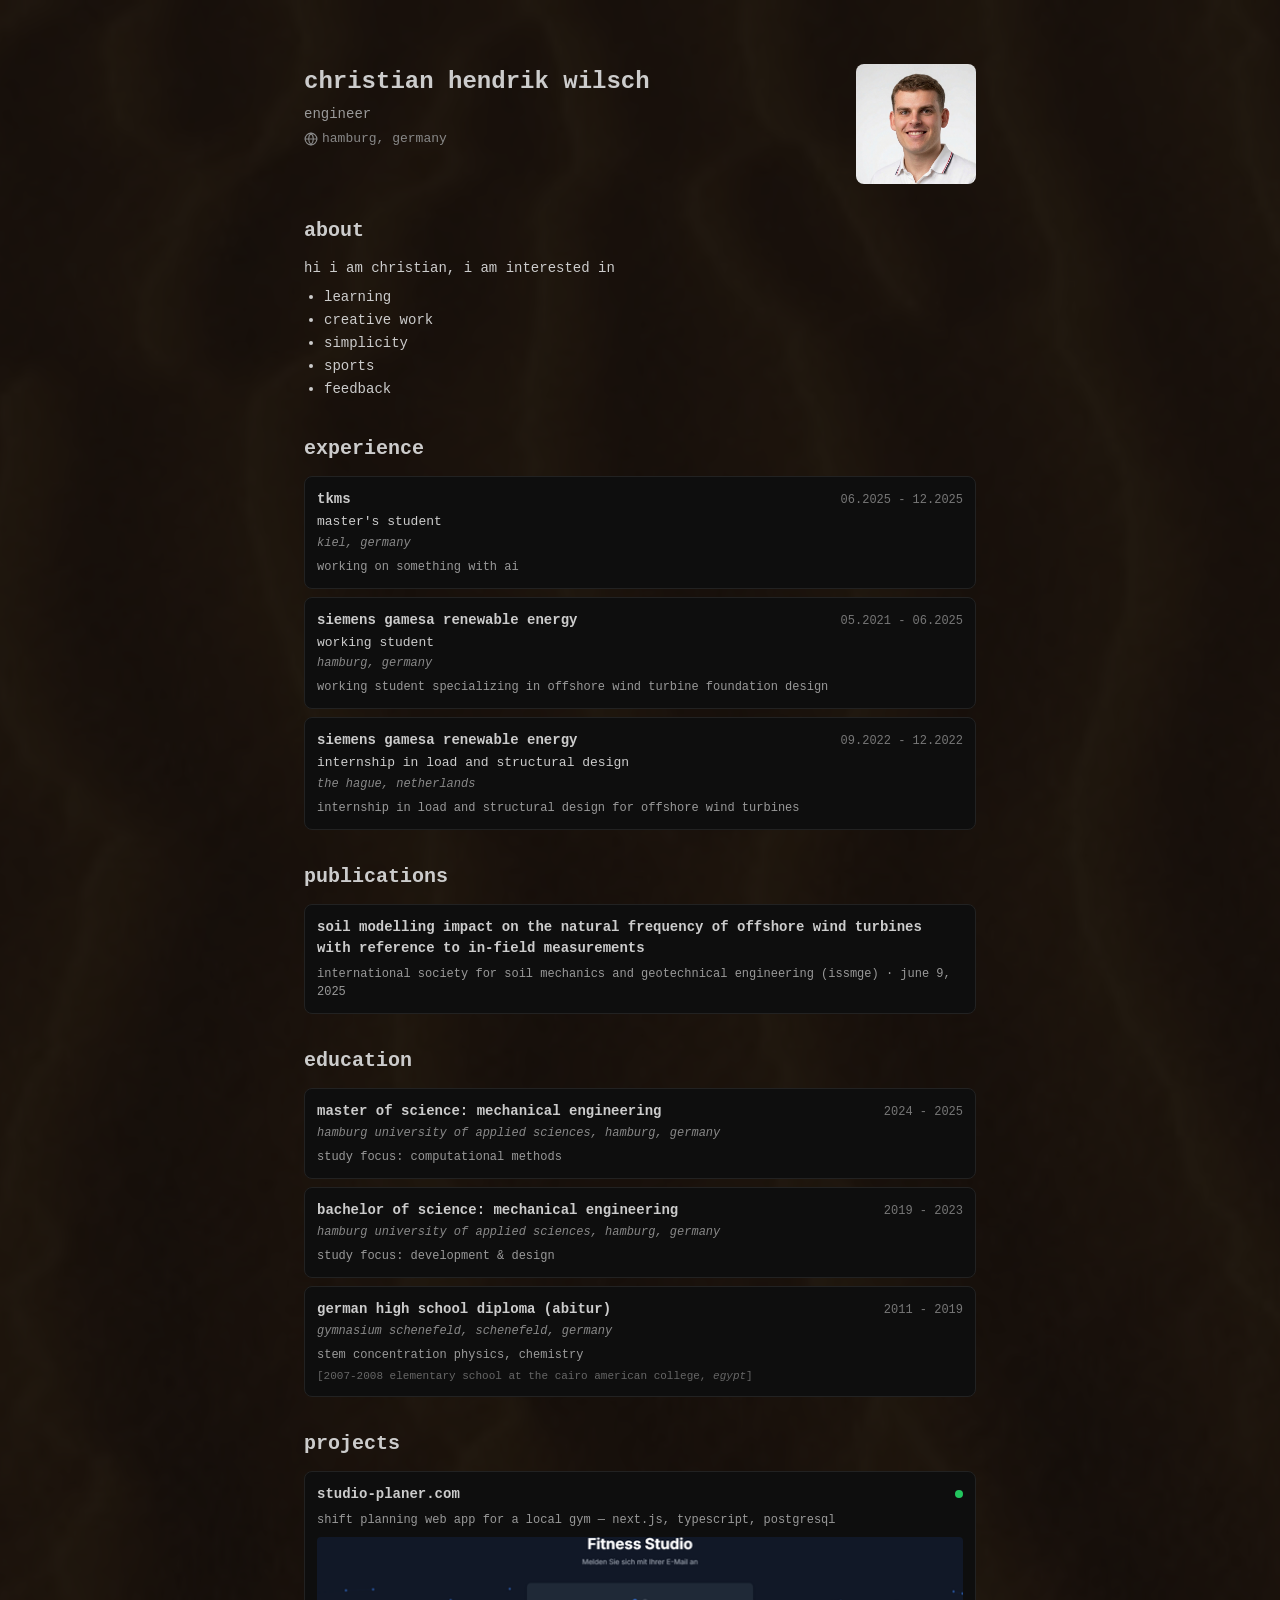
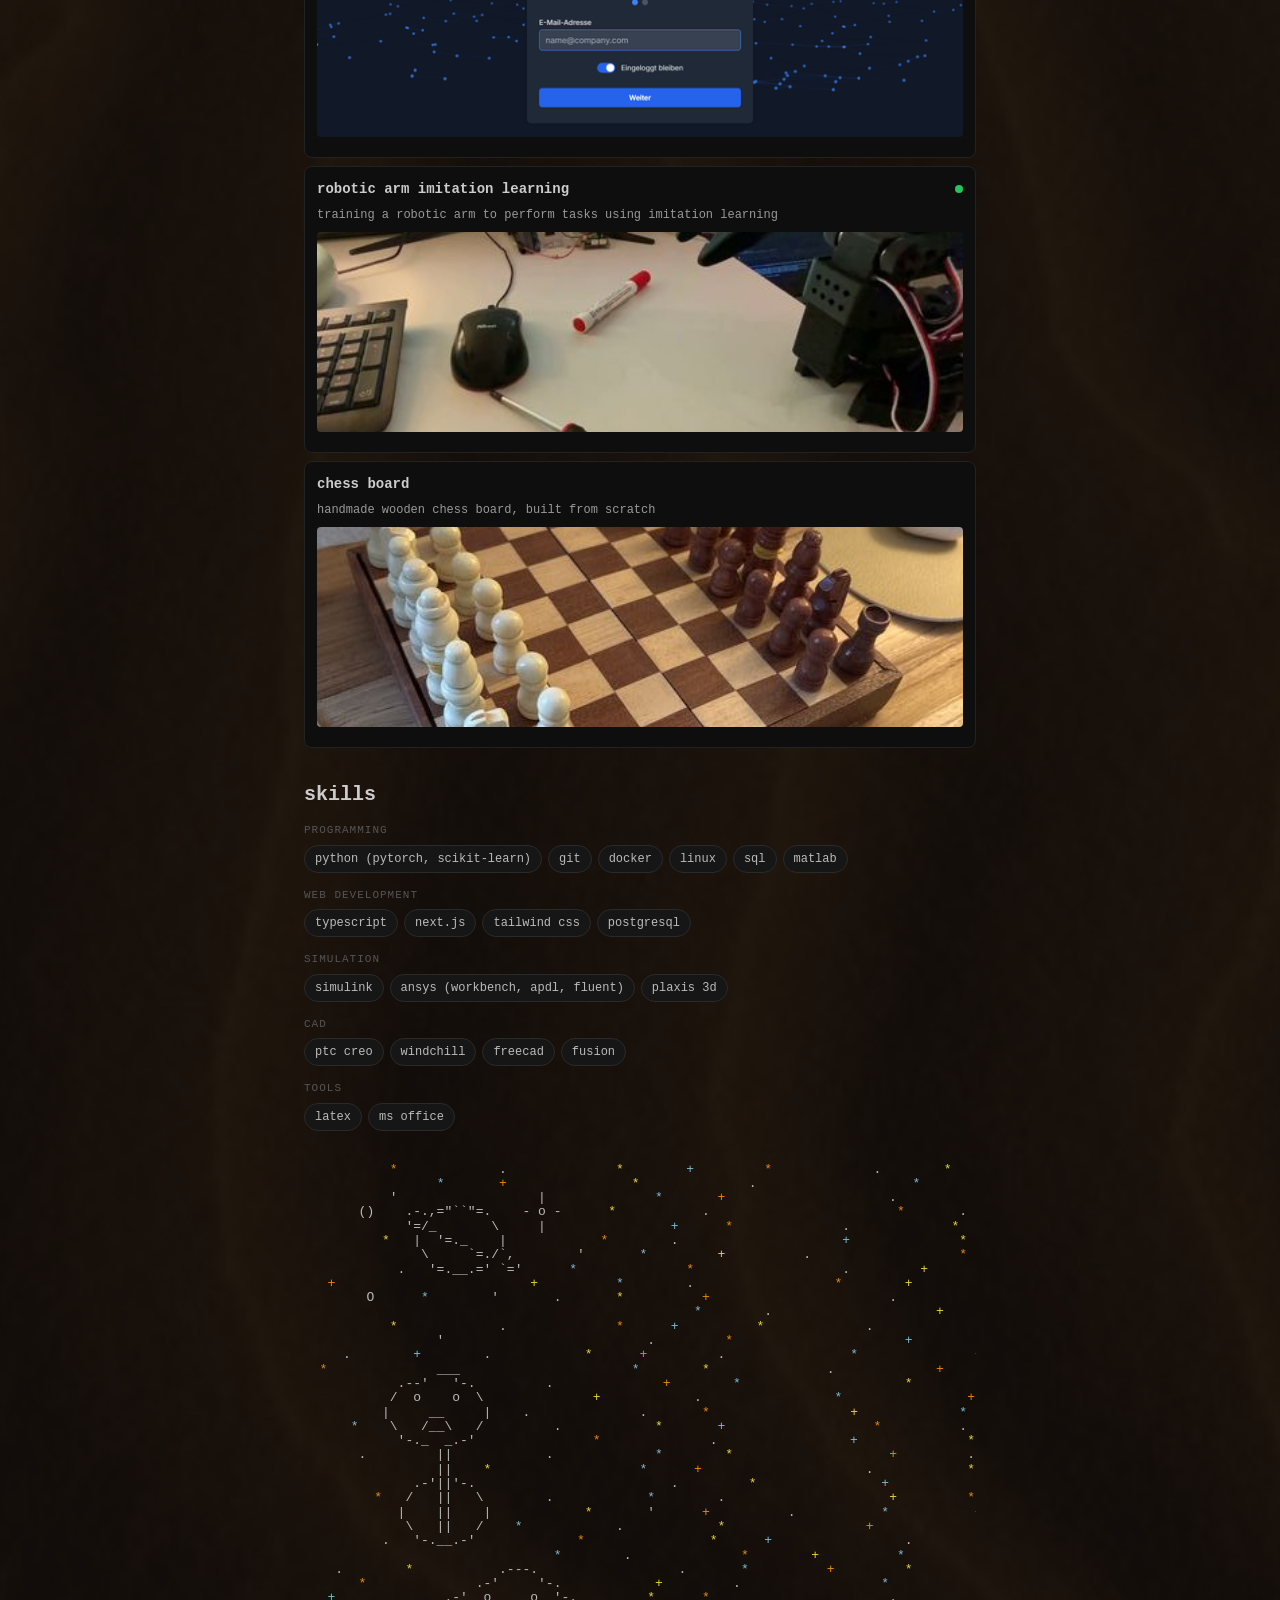
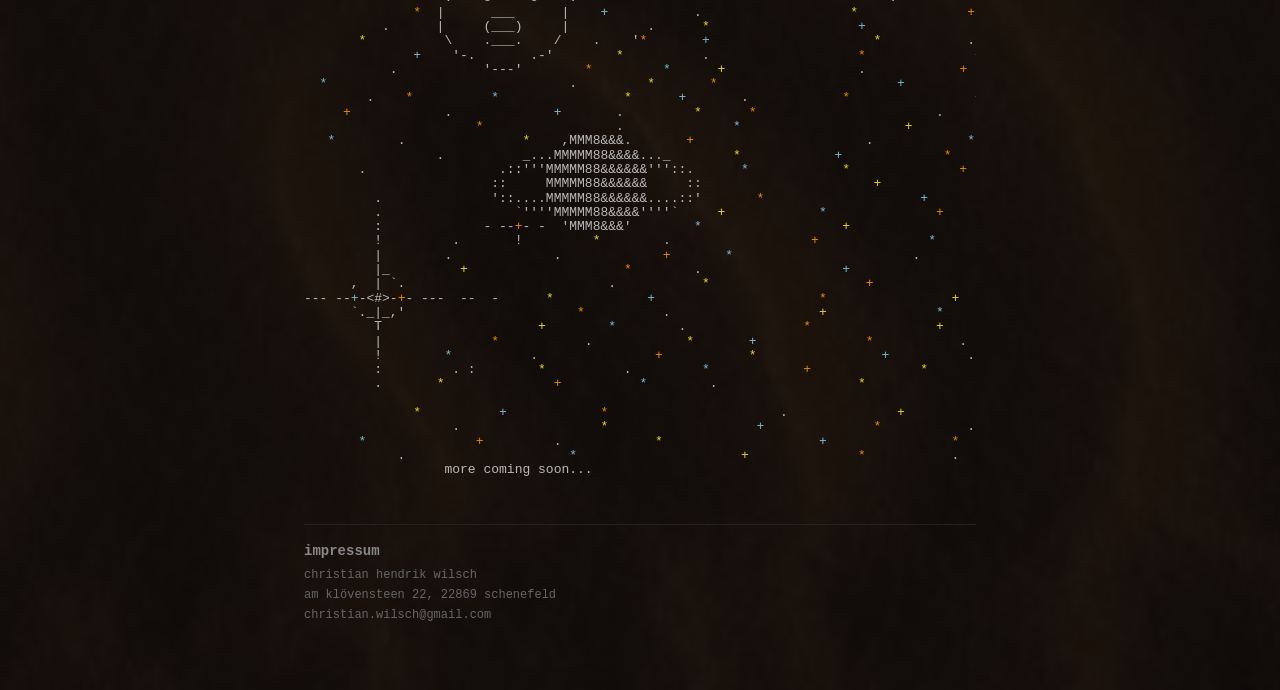
==== commit f1ddf212: "add impressum footer Co-Authored-By: Claude Opus 4.6 (1M context) <noreply@anthropic.com>" ====
--- a/index.html
+++ b/index.html
@@ -259,6 +259,13 @@
         </pre>
         </div>
 
+        <footer class="impressum">
+            <h2>impressum</h2>
+            <p>christian hendrik wilsch</p>
+            <p>am klövensteen 22, 22869 schenefeld</p>
+            <p>christian.wilsch@gmail.com</p>
+        </footer>
+
     </div>
 
 <script>
--- a/styles.css
+++ b/styles.css
@@ -26,7 +26,7 @@
     background-image: url(dune.jpg);
     background-size: cover;
     background-position: center;
-    opacity: 0.05;
+    opacity: 0.1;
     pointer-events: none;
     z-index: -1;
 }
@@ -331,6 +331,26 @@
     animation-delay: 0.7s;
 }
 
+/* Impressum */
+.impressum {
+    margin-top: 32px;
+    padding-top: 16px;
+    border-top: 1px solid #222222;
+    font-size: 12px;
+    color: #666666;
+}
+
+.impressum h2 {
+    font-size: 14px;
+    font-weight: 600;
+    margin-bottom: 4px;
+    color: #888888;
+}
+
+.impressum p {
+    margin-bottom: 2px;
+}
+
 /* Responsive */
 @media (max-width: 479px) {
     .header-left h1 {
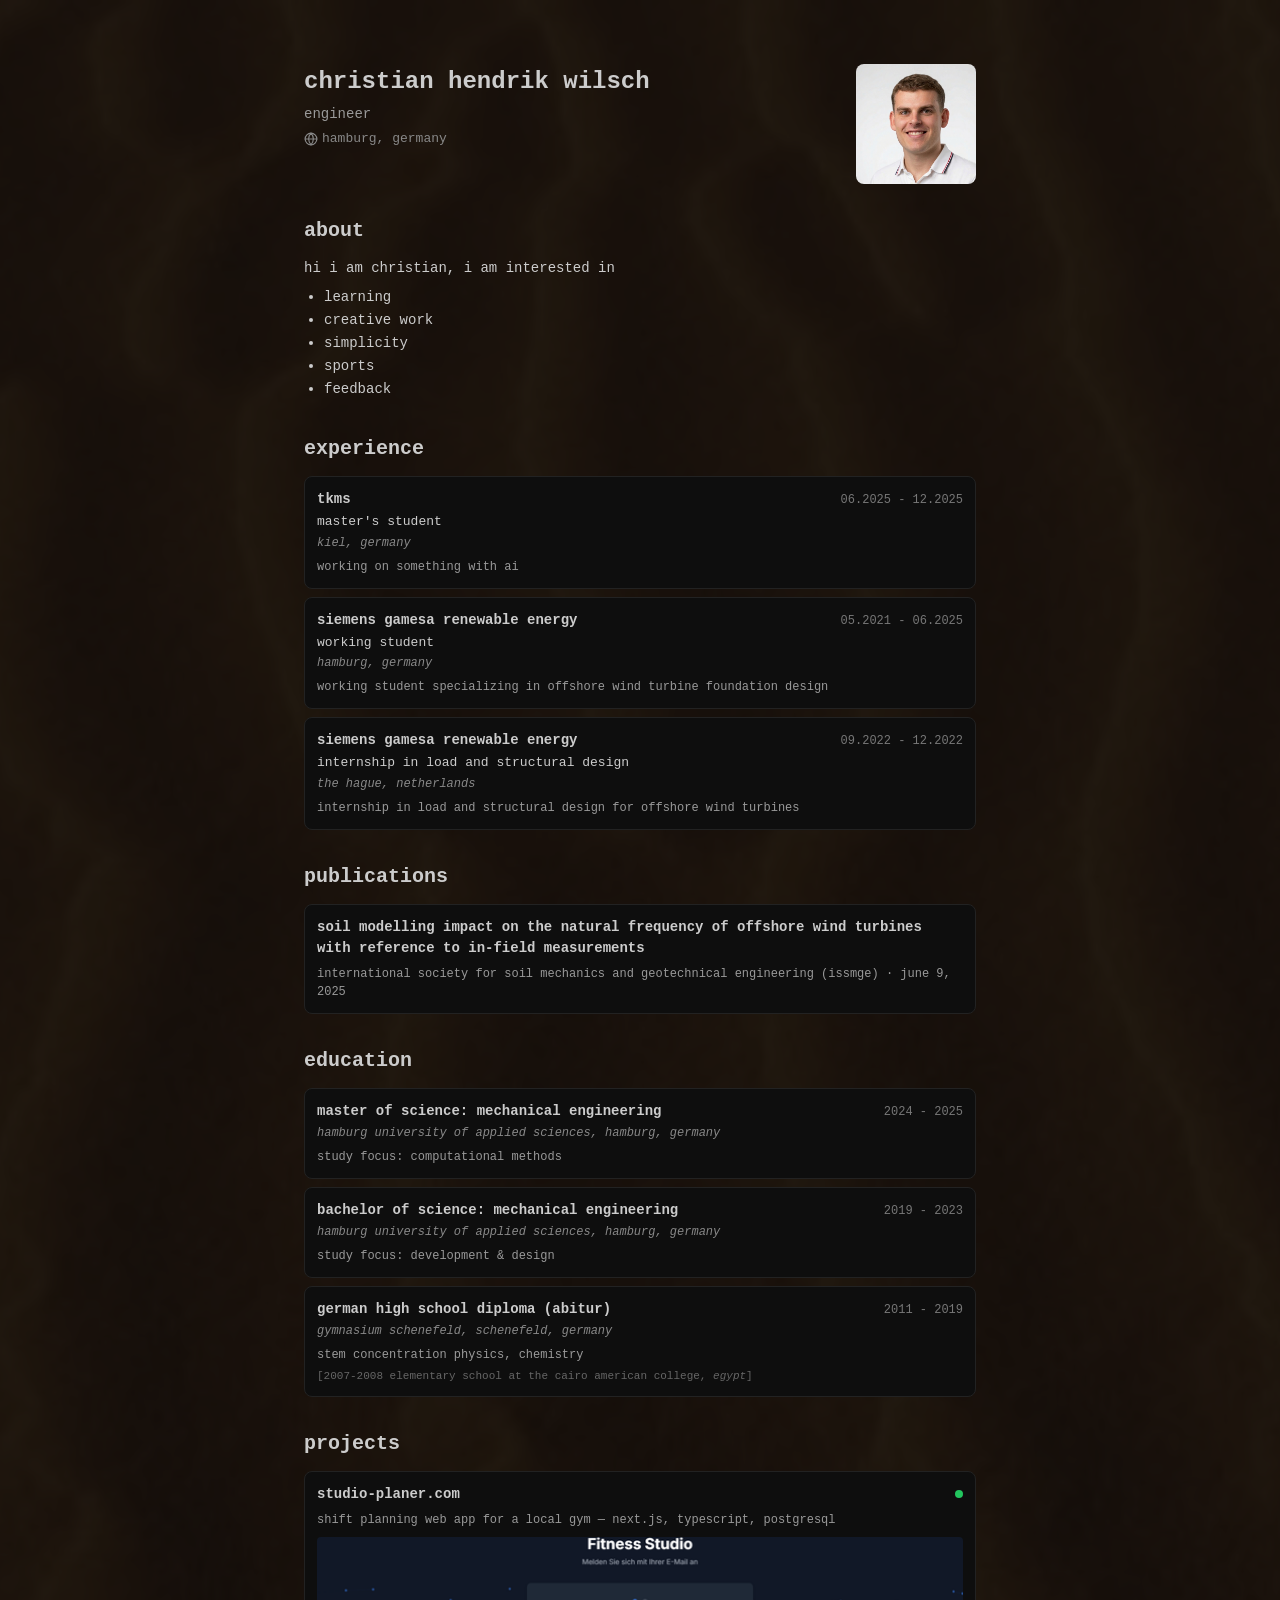
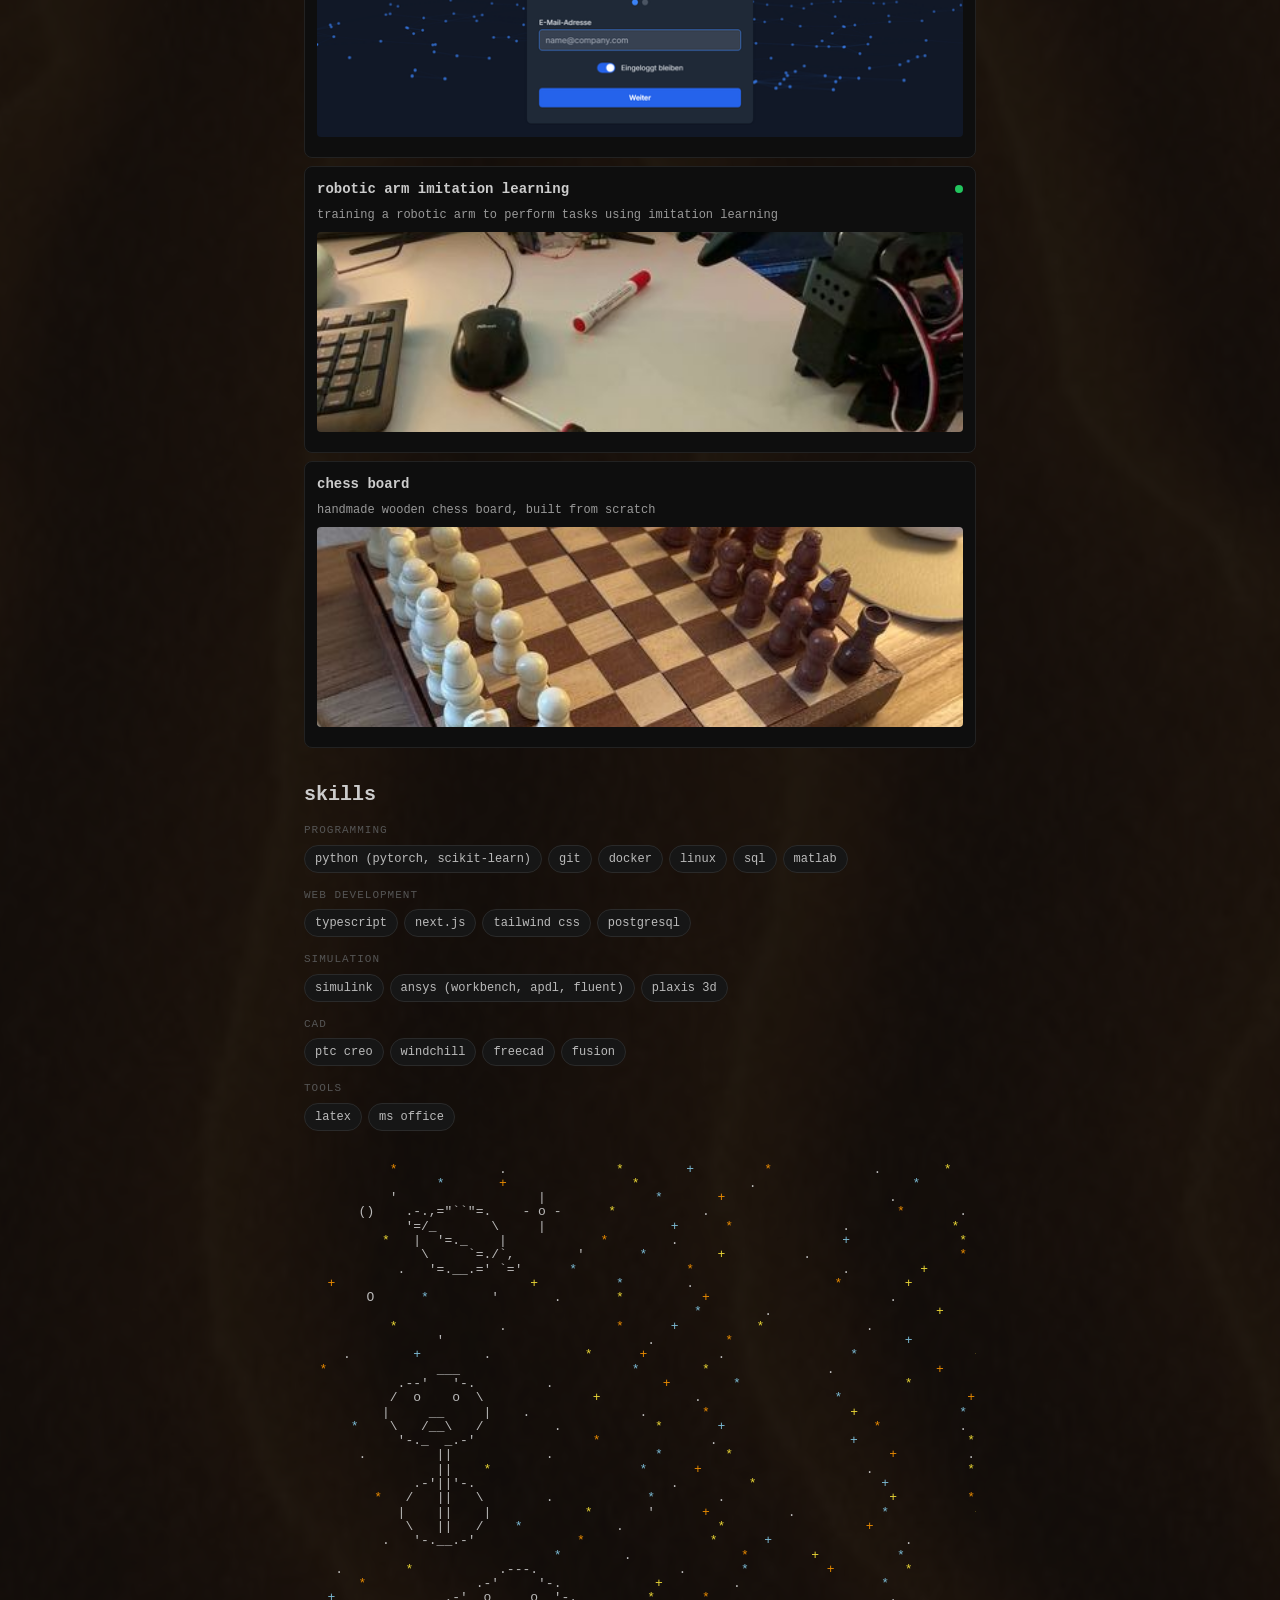
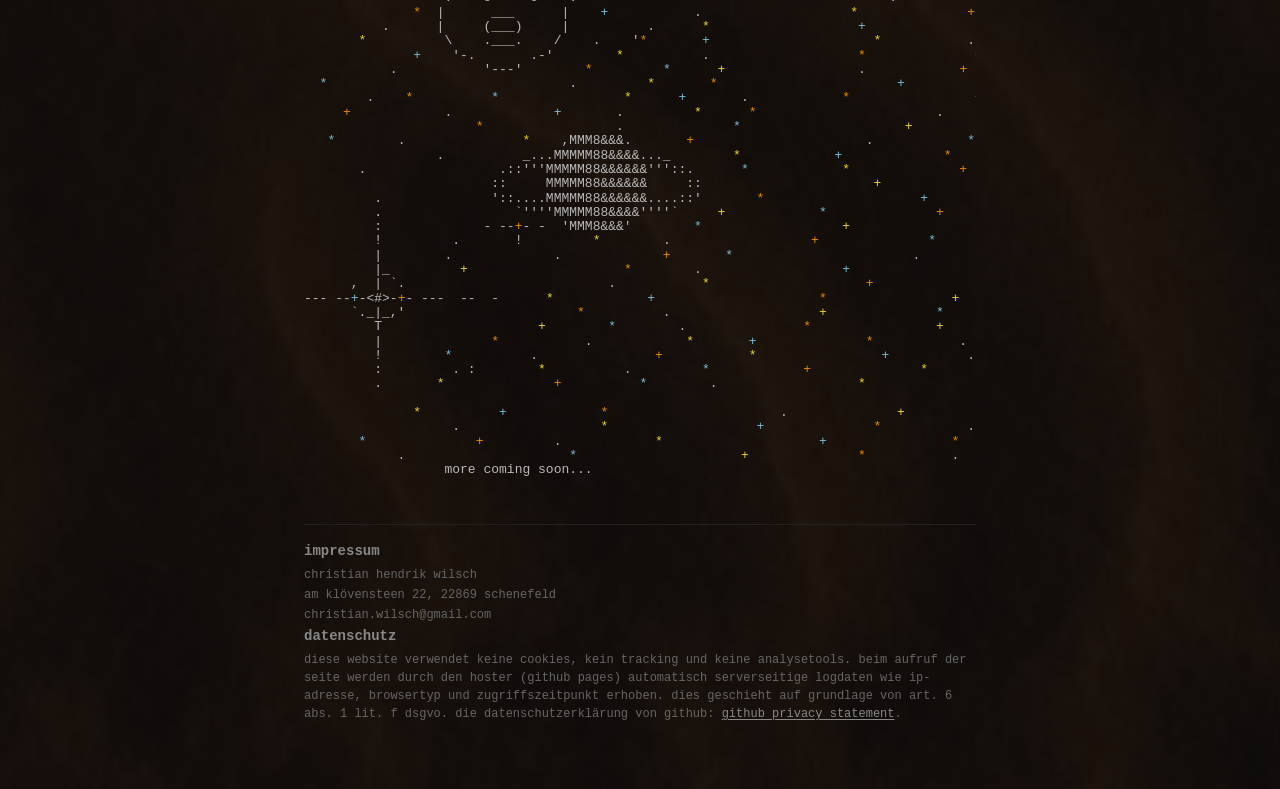
==== commit 1f4908ba: "add datenschutz section Co-Authored-By: Claude Opus 4.6 (1M context) <noreply@anthropic.com>" ====
--- a/index.html
+++ b/index.html
@@ -264,6 +264,9 @@
             <p>christian hendrik wilsch</p>
             <p>am klövensteen 22, 22869 schenefeld</p>
             <p>christian.wilsch@gmail.com</p>
+
+            <h2>datenschutz</h2>
+            <p>diese website verwendet keine cookies, kein tracking und keine analysetools. beim aufruf der seite werden durch den hoster (github pages) automatisch serverseitige logdaten wie ip-adresse, browsertyp und zugriffszeitpunkt erhoben. dies geschieht auf grundlage von art. 6 abs. 1 lit. f dsgvo. die datenschutzerklärung von github: <a class="impressum-link" href="https://docs.github.com/en/site-policy/privacy-policies/github-general-privacy-statement" target="_blank">github privacy statement</a>.</p>
         </footer>
 
     </div>
--- a/styles.css
+++ b/styles.css
@@ -351,6 +351,20 @@
     margin-bottom: 2px;
 }
 
+.impressum h2 + h2 {
+    margin-top: 12px;
+}
+
+.impressum-link {
+    color: #888888;
+    text-decoration: underline;
+    text-underline-offset: 2px;
+}
+
+.impressum-link:hover {
+    color: #cccccc;
+}
+
 /* Responsive */
 @media (max-width: 479px) {
     .header-left h1 {
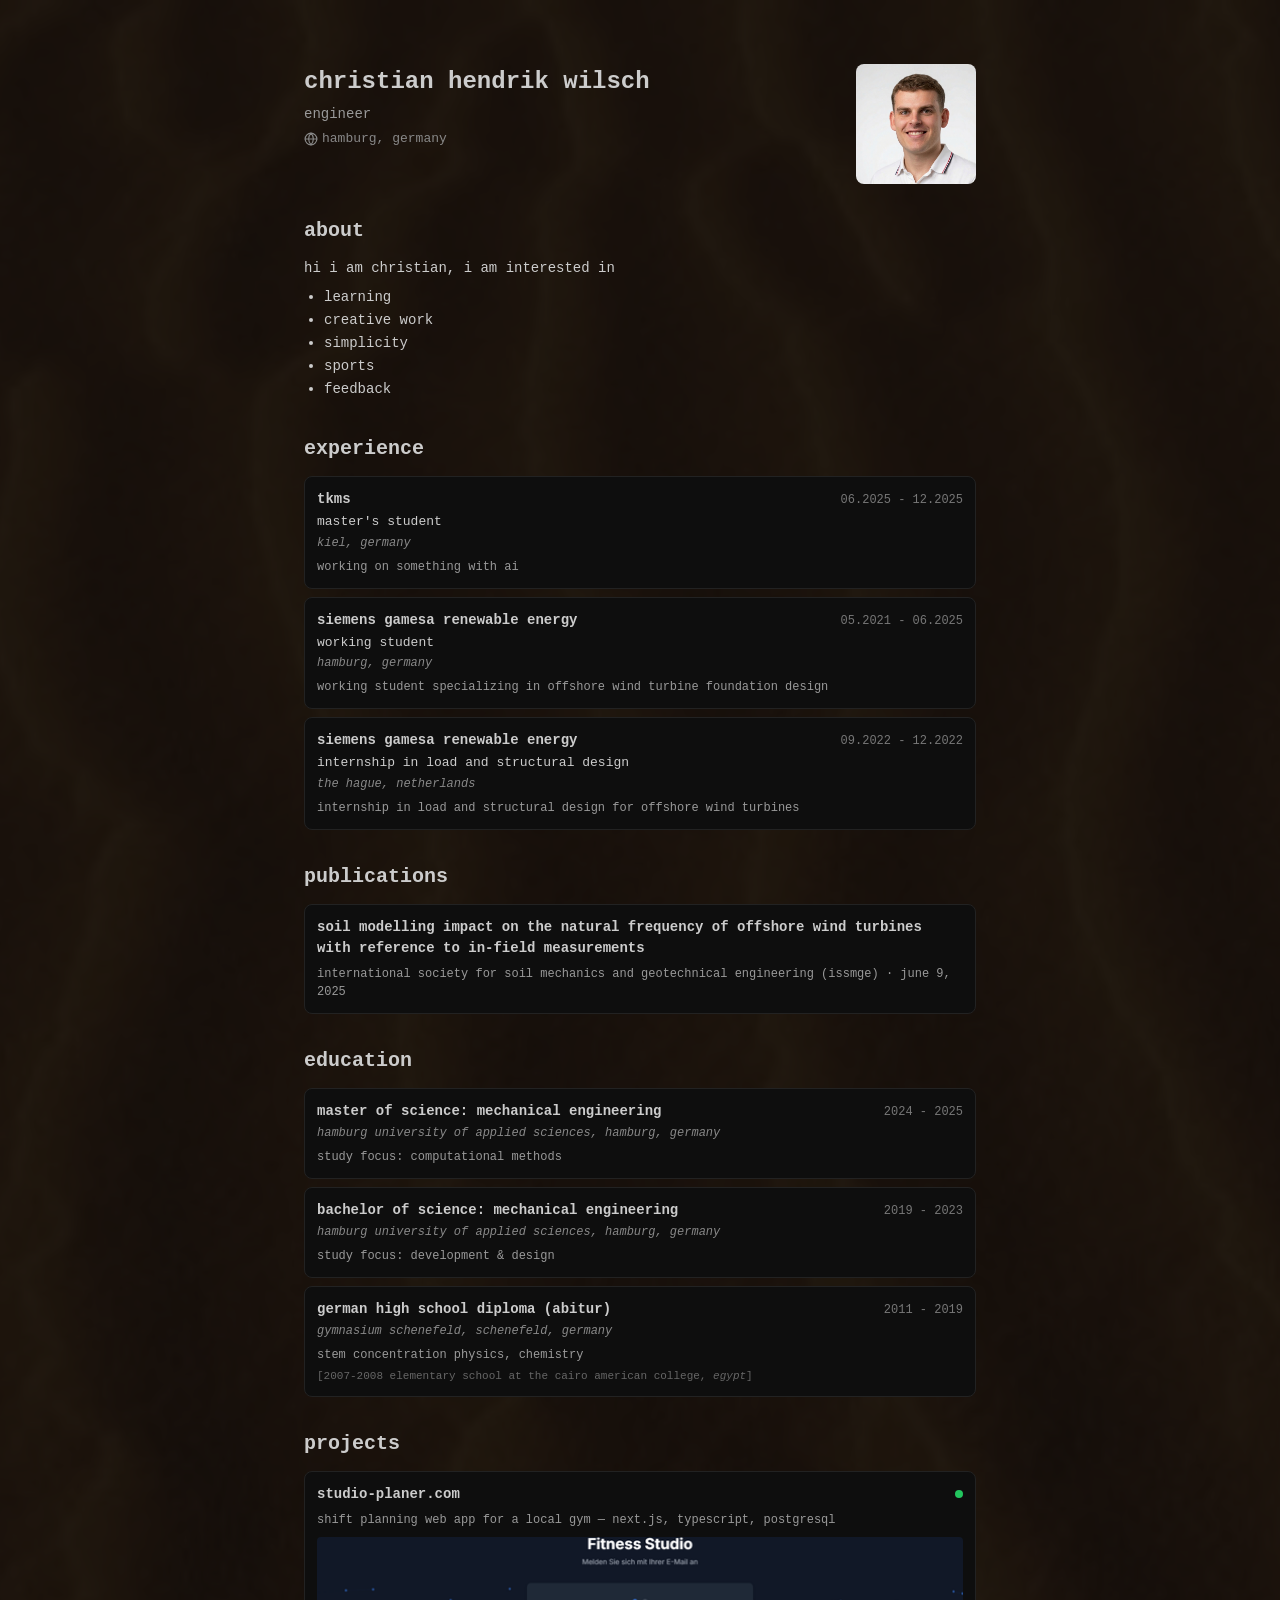
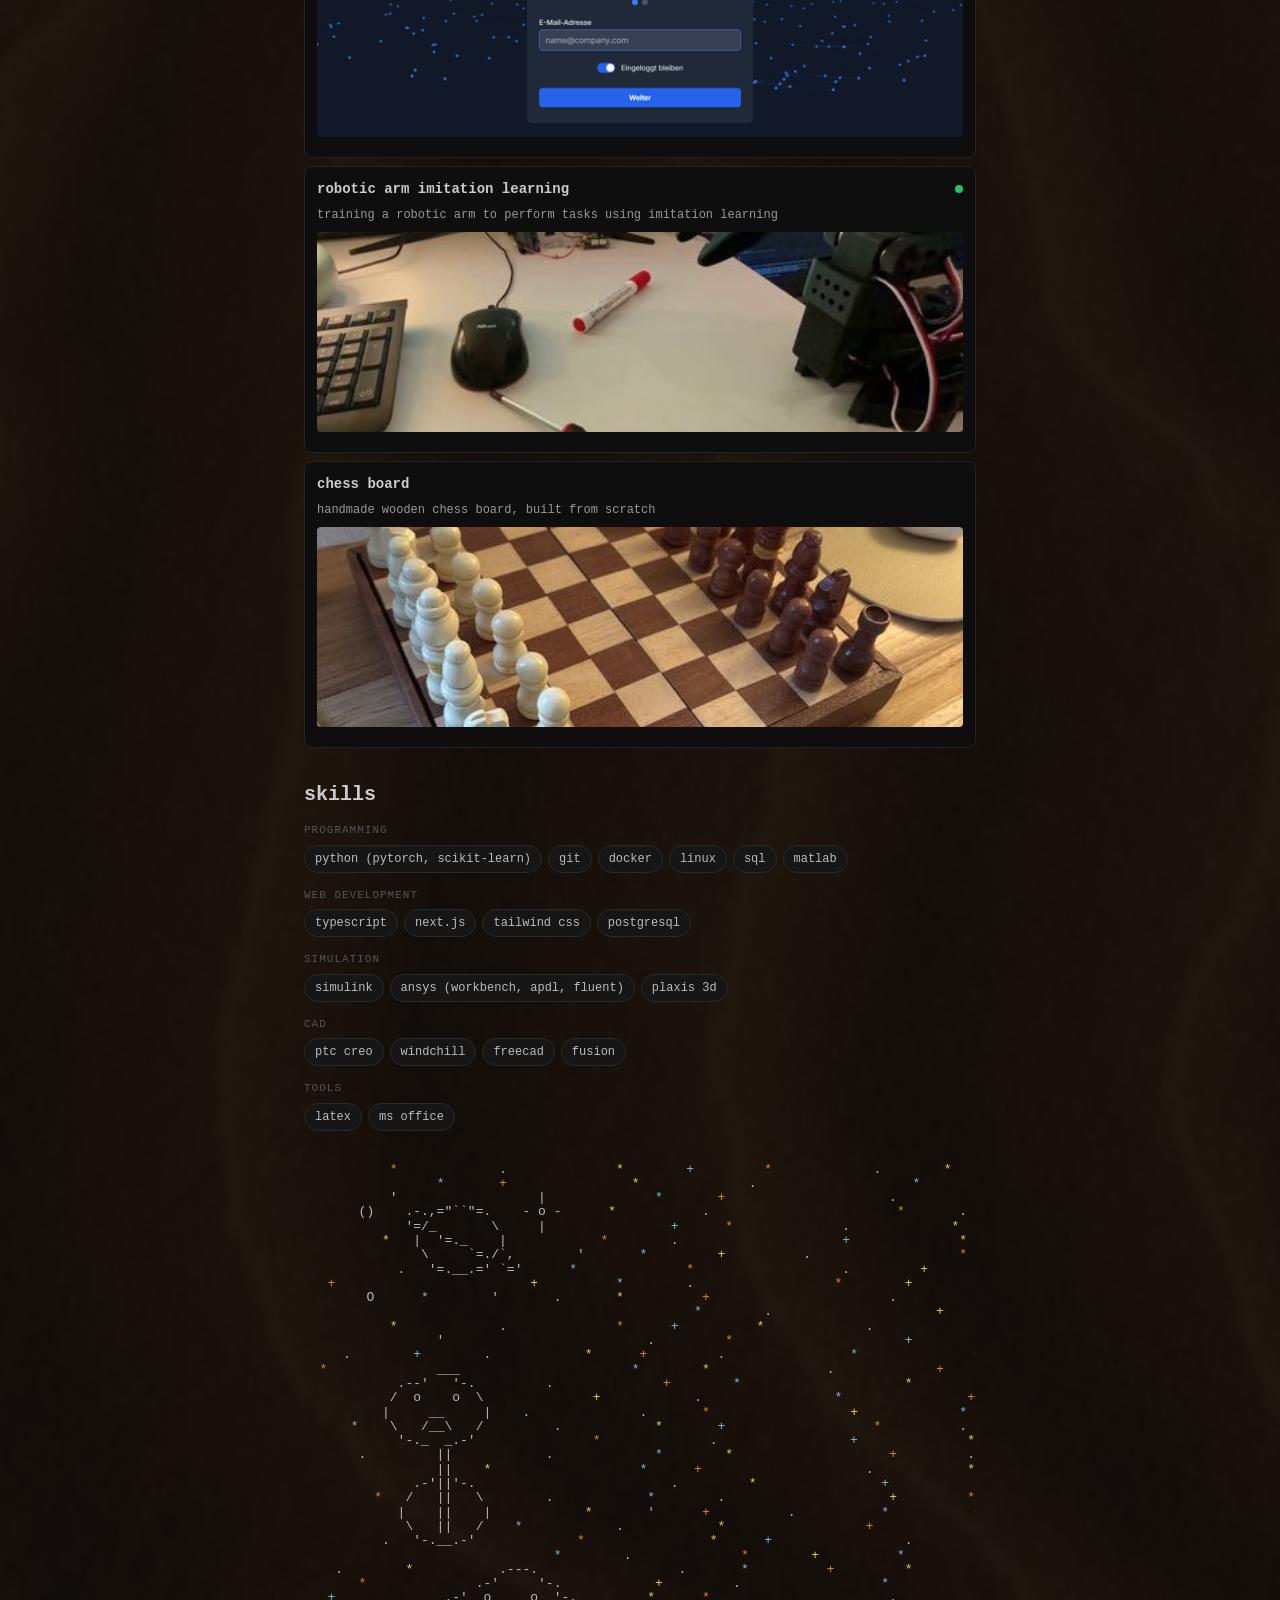
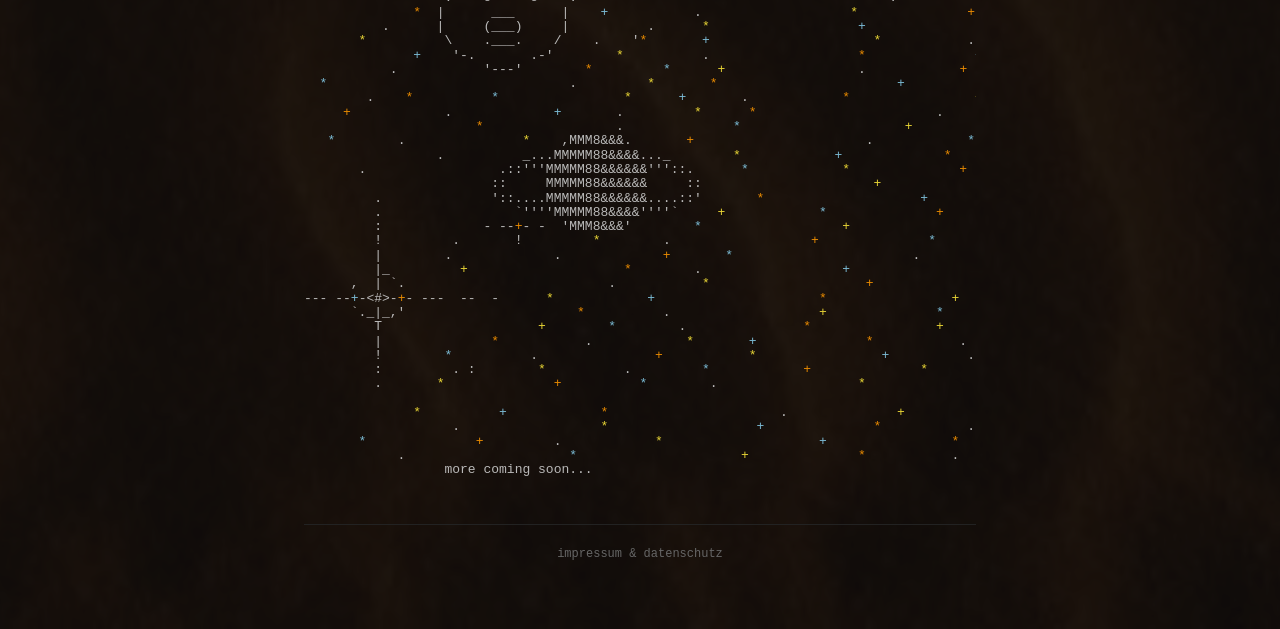
==== commit fbf6d6f3: "move impressum & datenschutz to separate legal page Co-Authored-By: Claude Opus 4.6 (1M context) <no" ====
--- a/index.html
+++ b/index.html
@@ -259,14 +259,8 @@
         </pre>
         </div>
 
-        <footer class="impressum">
-            <h2>impressum</h2>
-            <p>christian hendrik wilsch</p>
-            <p>am klövensteen 22, 22869 schenefeld</p>
-            <p>christian.wilsch@gmail.com</p>
-
-            <h2>datenschutz</h2>
-            <p>diese website verwendet keine cookies, kein tracking und keine analysetools. beim aufruf der seite werden durch den hoster (github pages) automatisch serverseitige logdaten wie ip-adresse, browsertyp und zugriffszeitpunkt erhoben. dies geschieht auf grundlage von art. 6 abs. 1 lit. f dsgvo. die datenschutzerklärung von github: <a class="impressum-link" href="https://docs.github.com/en/site-policy/privacy-policies/github-general-privacy-statement" target="_blank">github privacy statement</a>.</p>
+        <footer class="footer">
+            <a href="legal.html" class="footer-link">impressum & datenschutz</a>
         </footer>
 
     </div>
--- a/styles.css
+++ b/styles.css
@@ -331,28 +331,40 @@
     animation-delay: 0.7s;
 }
 
-/* Impressum */
-.impressum {
+/* Footer */
+.footer {
     margin-top: 32px;
     padding-top: 16px;
     border-top: 1px solid #222222;
+    text-align: center;
+}
+
+.footer-link {
     font-size: 12px;
     color: #666666;
-}
-
-.impressum h2 {
-    font-size: 14px;
-    font-weight: 600;
-    margin-bottom: 4px;
-    color: #888888;
-}
-
-.impressum p {
+    text-decoration: none;
+}
+
+.footer-link:hover {
+    color: #999999;
+}
+
+/* Legal page */
+.back-link {
+    display: inline-block;
+    font-size: 13px;
+    color: #666666;
+    text-decoration: none;
+    margin-bottom: 24px;
+}
+
+.back-link:hover {
+    color: #999999;
+}
+
+.legal p {
+    font-size: 13px;
     margin-bottom: 2px;
-}
-
-.impressum h2 + h2 {
-    margin-top: 12px;
 }
 
 .impressum-link {
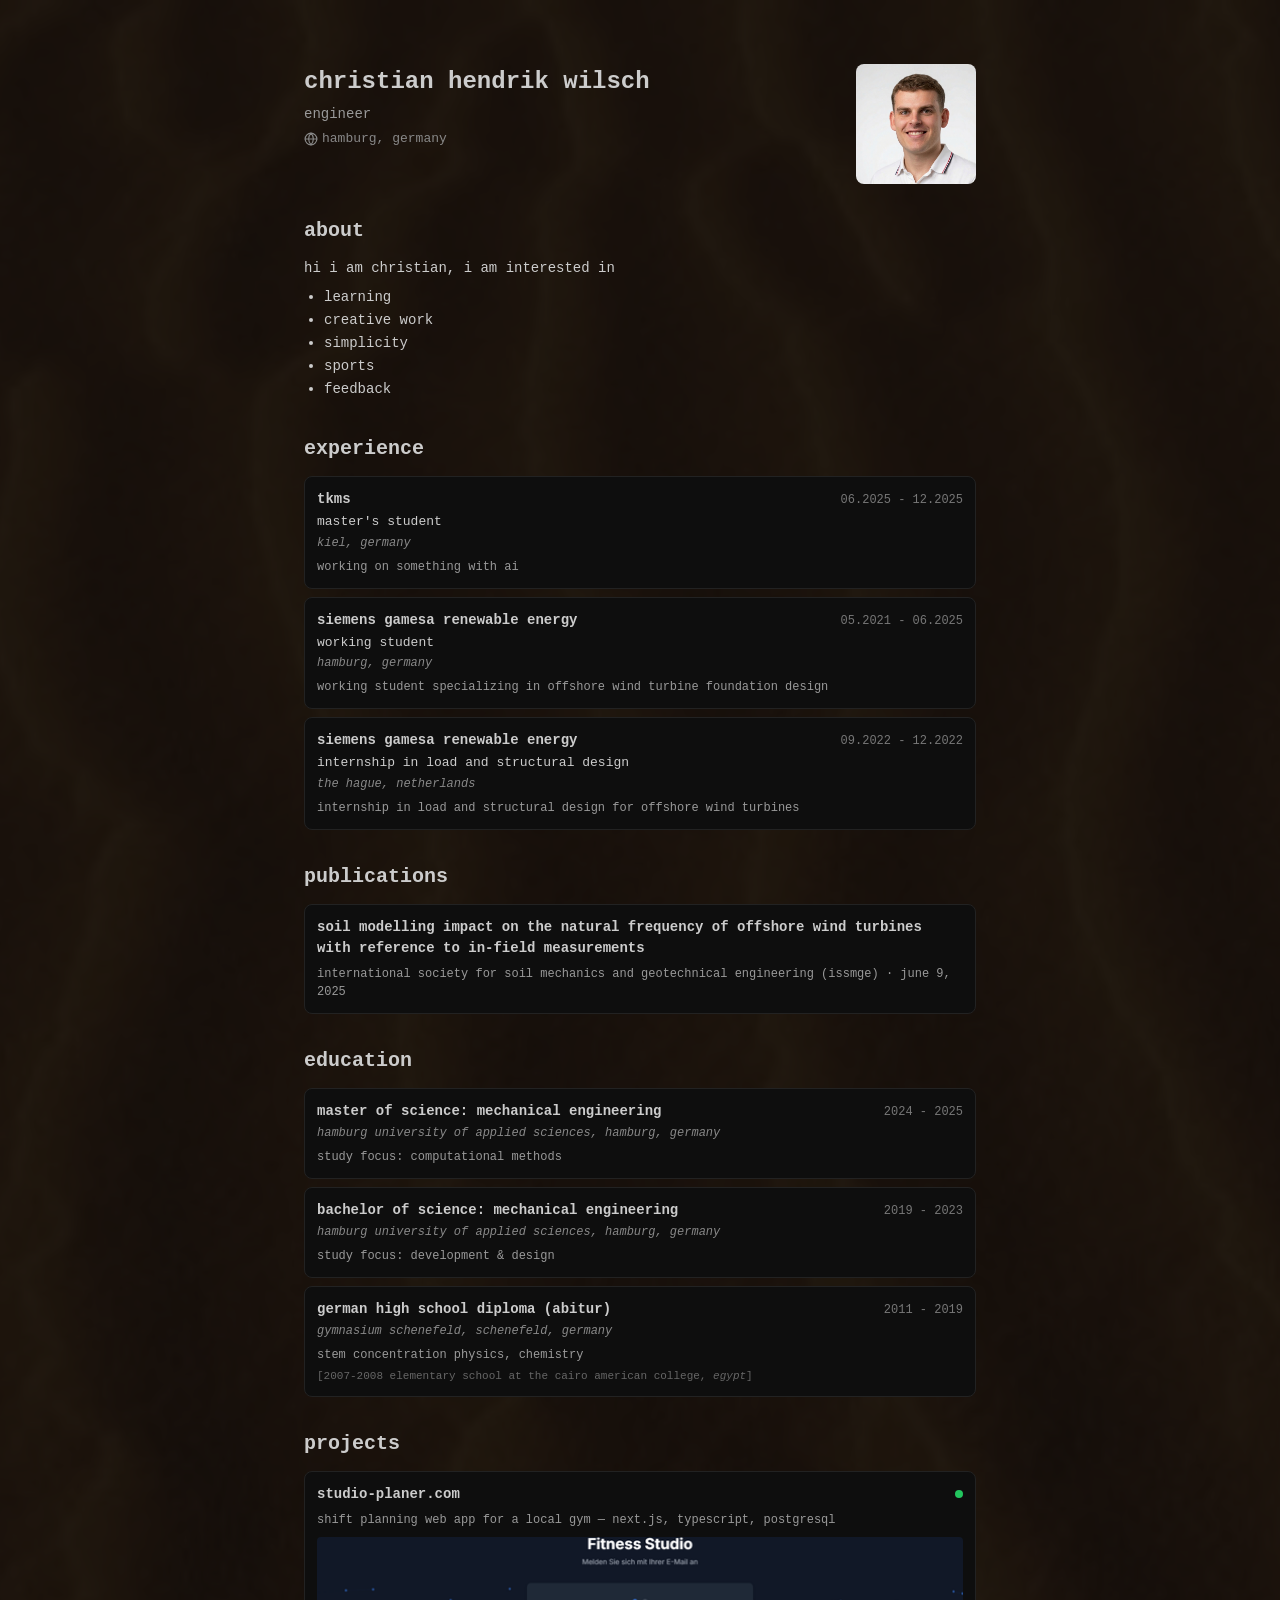
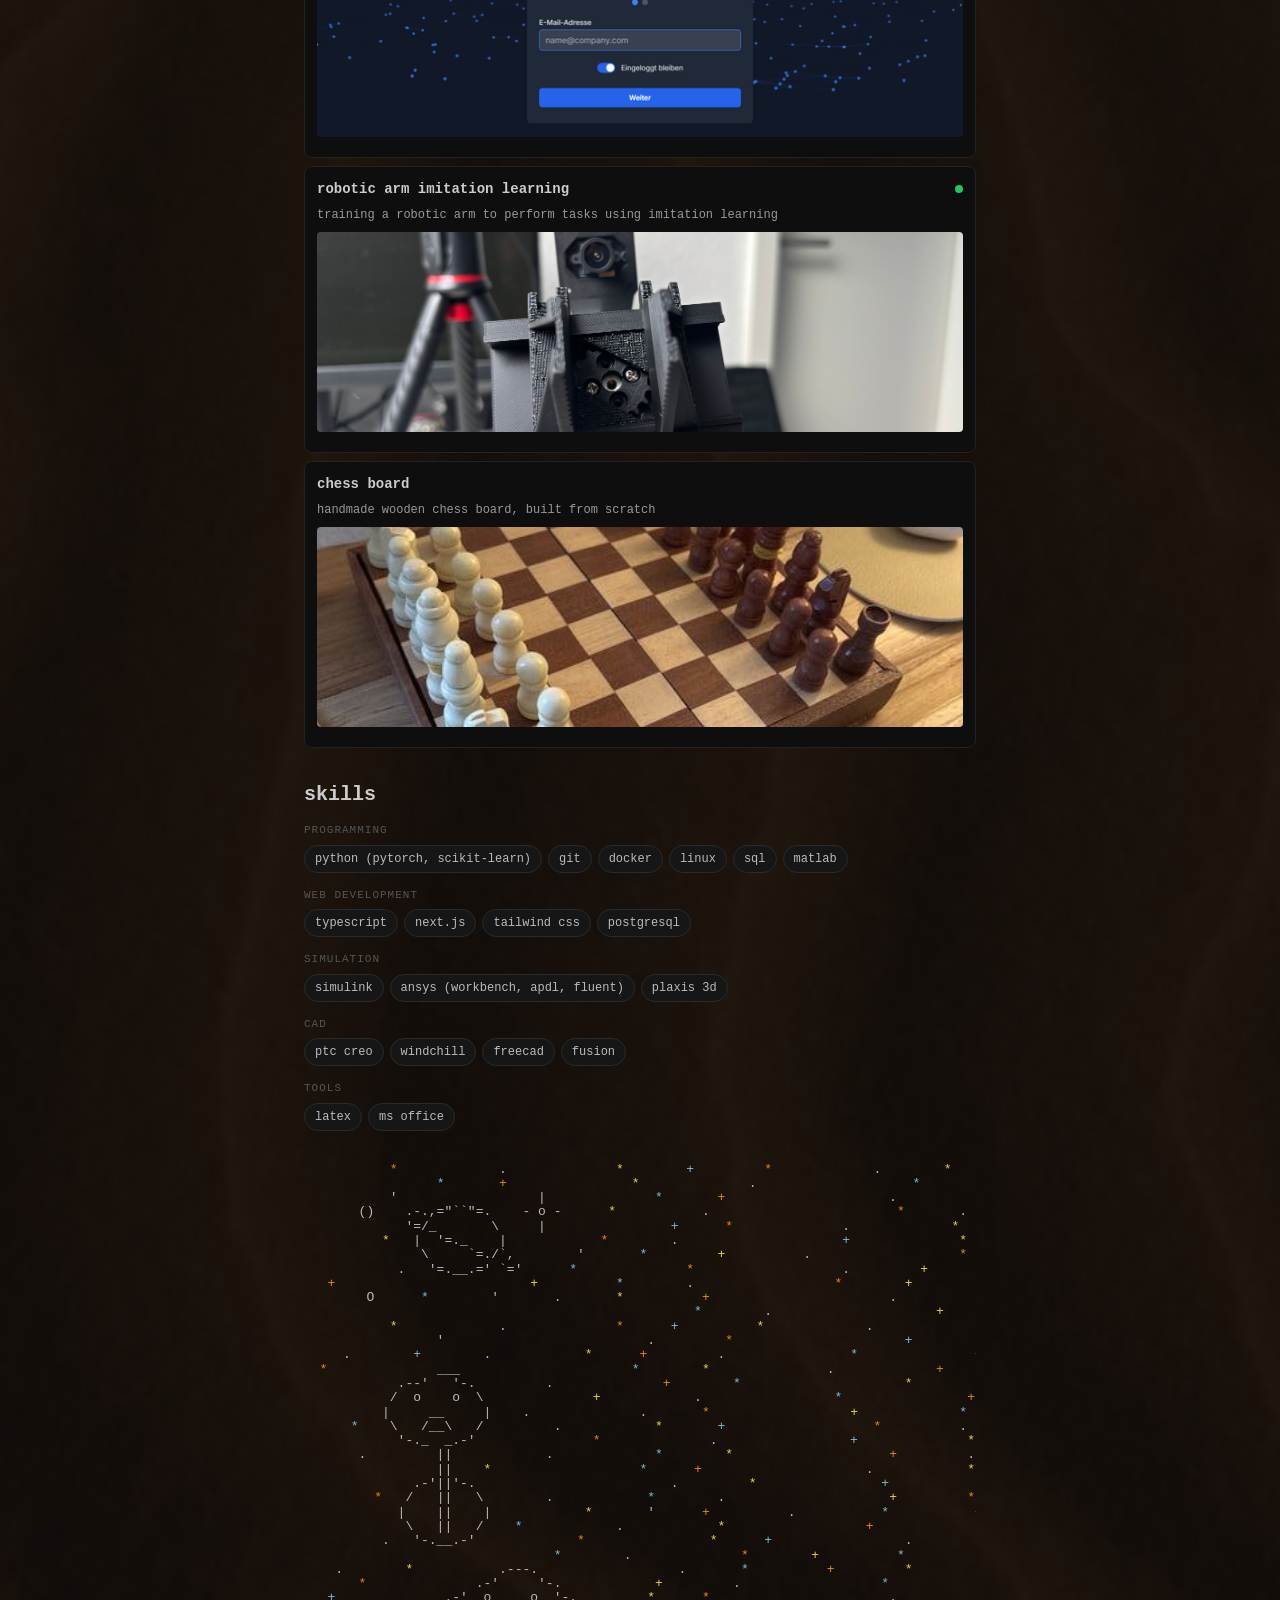
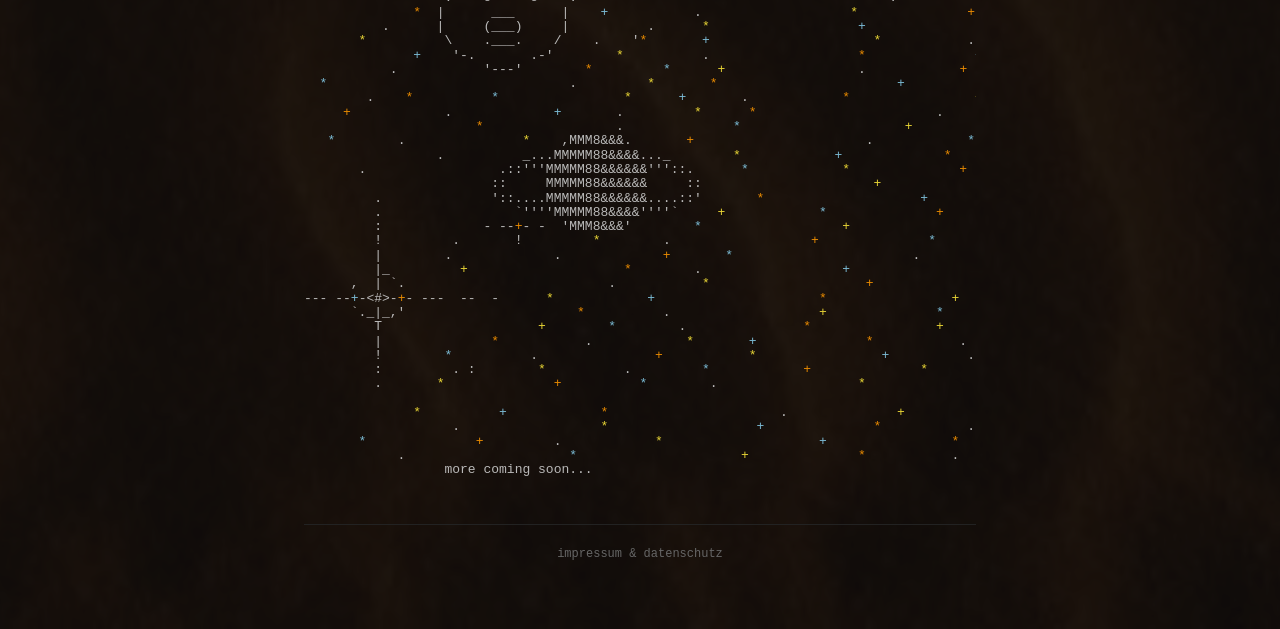
==== commit 471929a0: "update robotics card thumbnail to new robot arm photo Co-Authored-By: Claude Opus 4.6 (1M context) <" ====
--- a/index.html
+++ b/index.html
@@ -124,7 +124,7 @@
                         <span class="status-dot"></span>
                     </div>
                     <p class="card-description">training a robotic arm to perform tasks using imitation learning</p>
-                    <img src="robotics-thumb.jpg" alt="robotic arm preview" class="card-thumb">
+                    <img src="IMG_8067.jpeg" alt="robotic arm preview" class="card-thumb">
                 </div>
                 <div class="card card-clickable">
                     <a href="chess-board.html" class="card-stretch-link"></a>
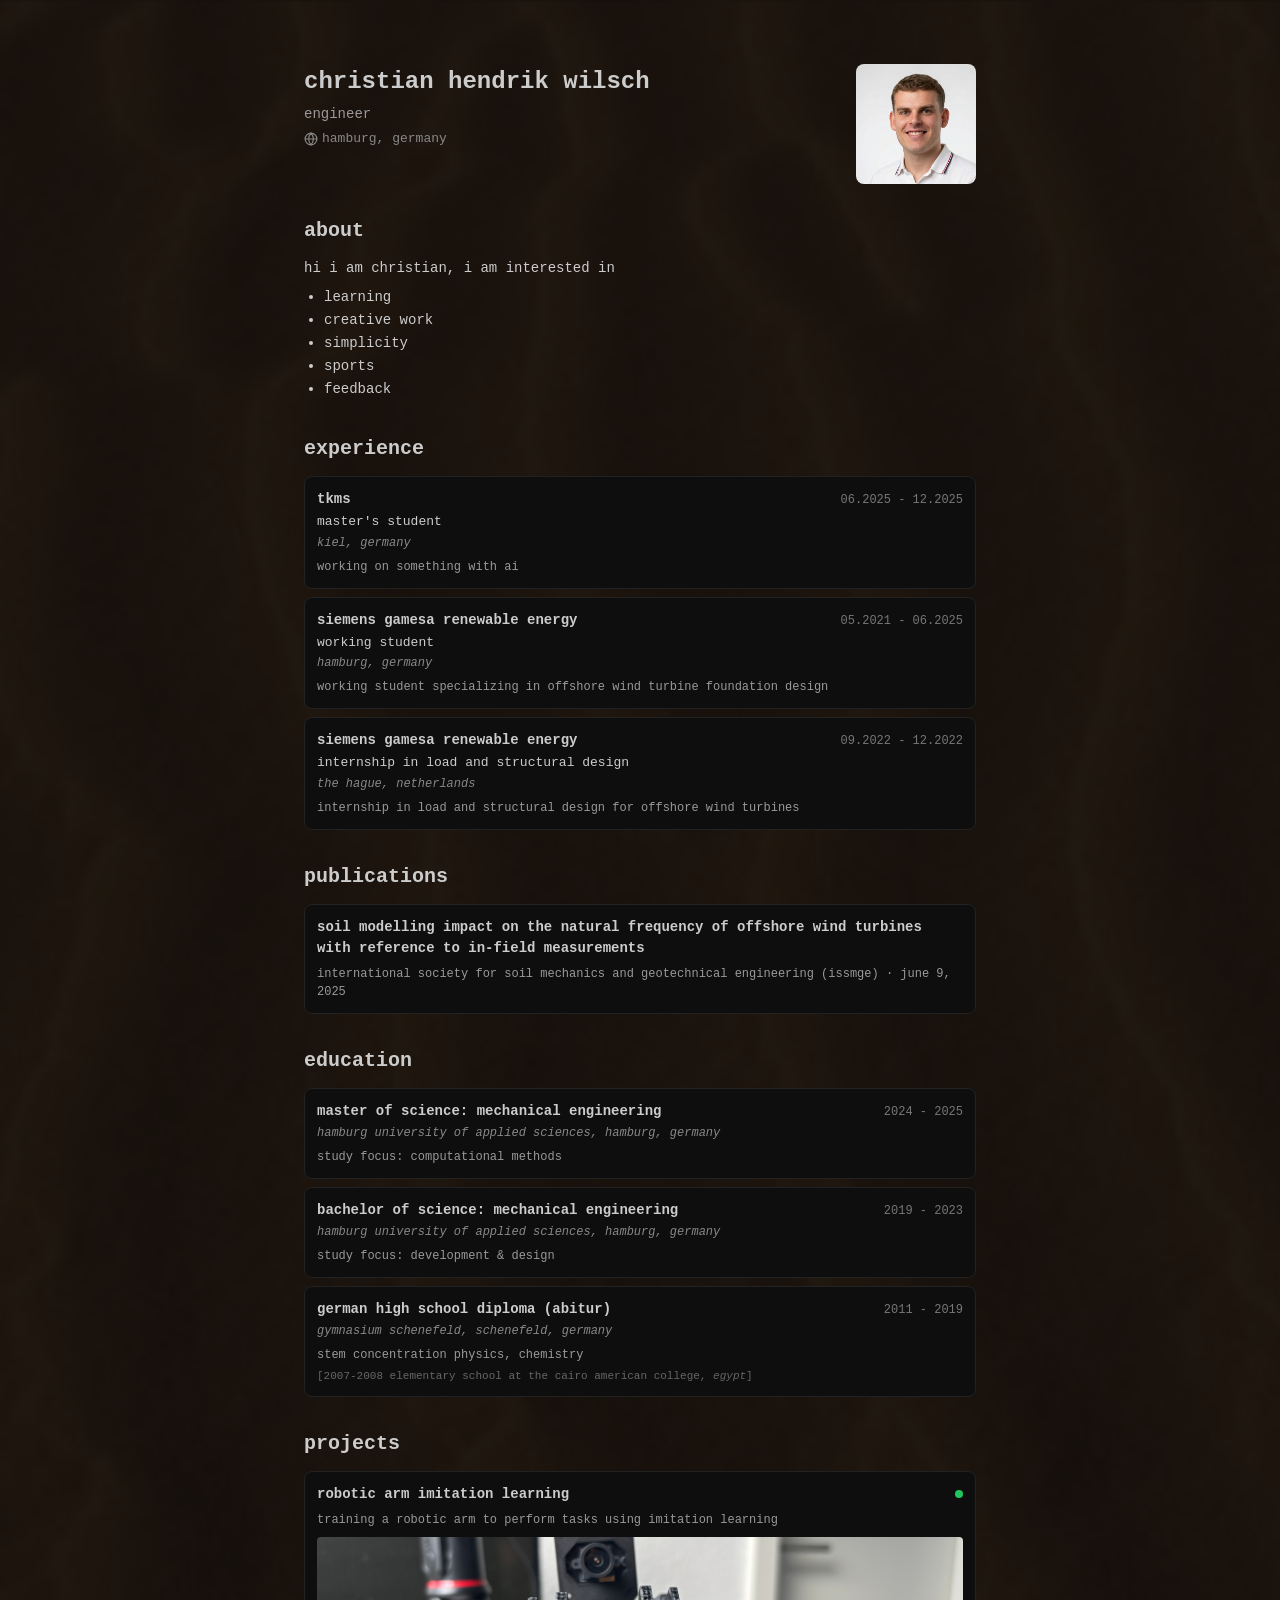
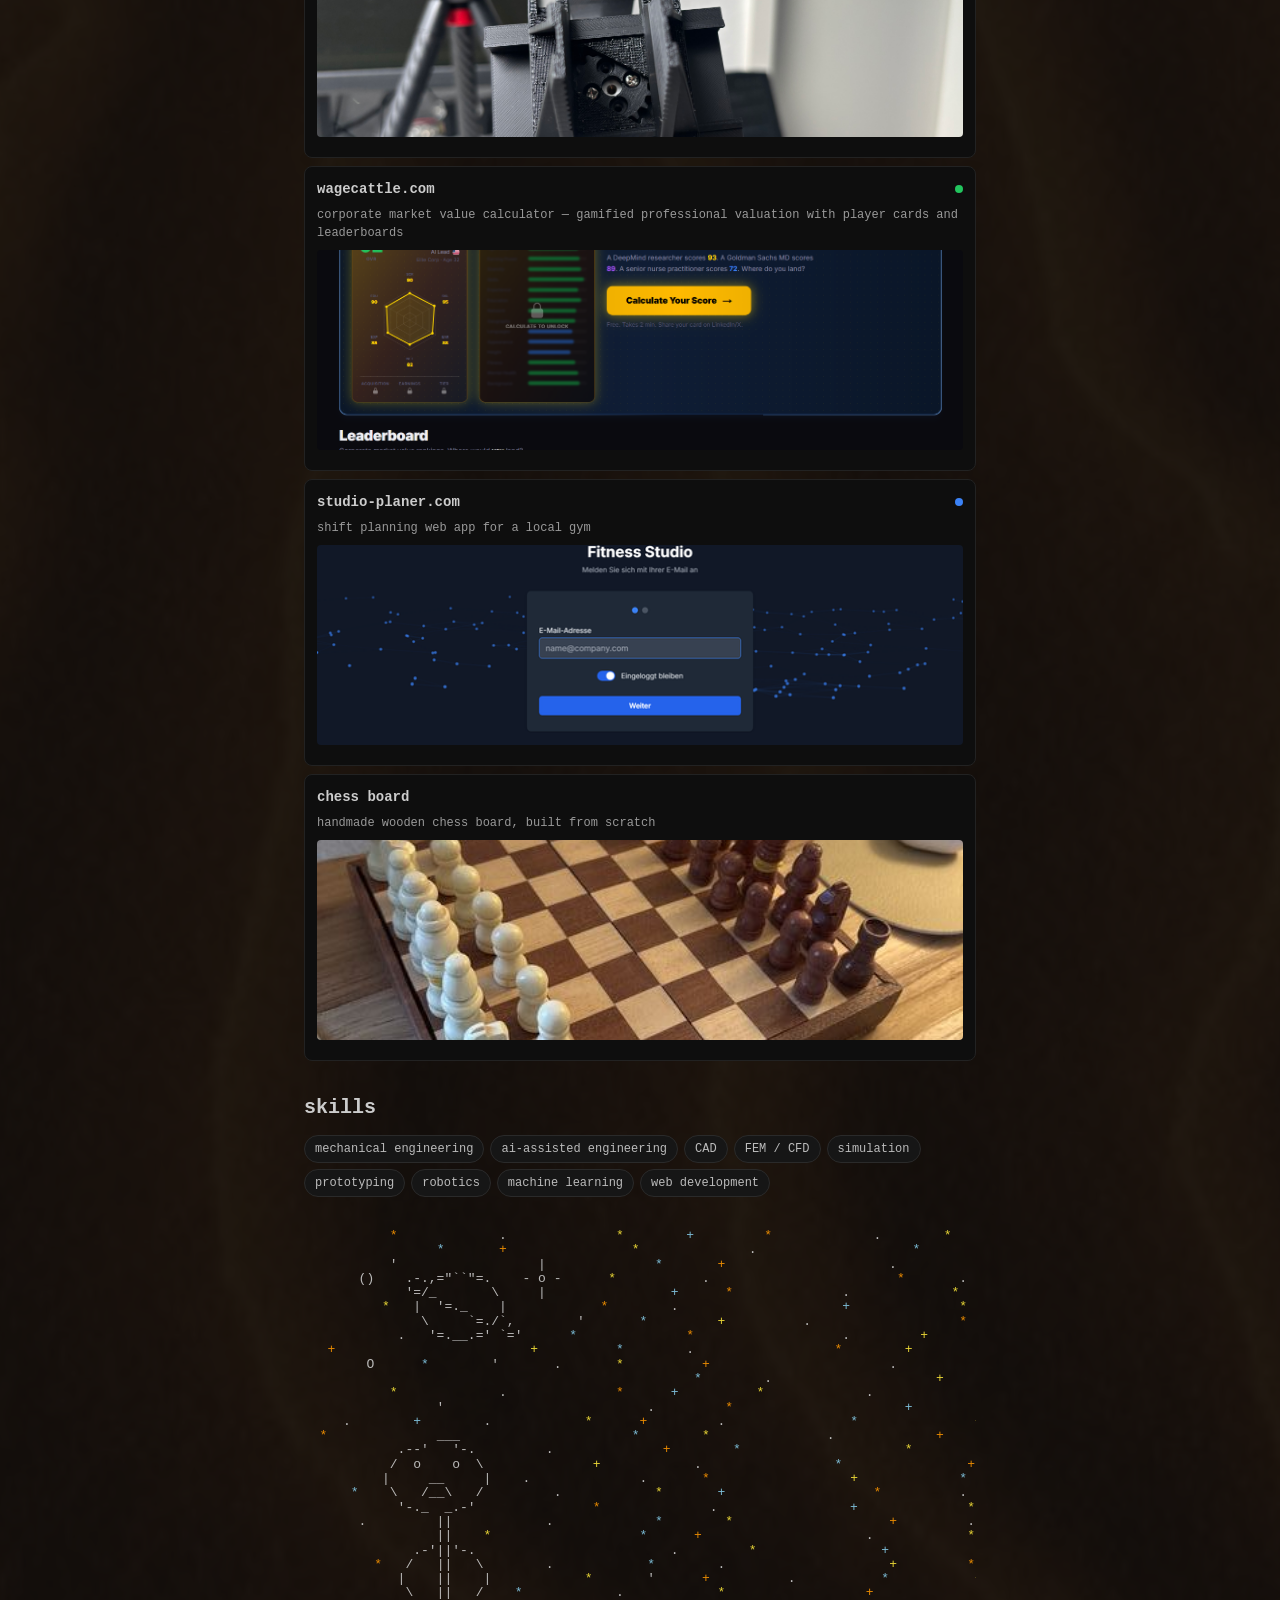
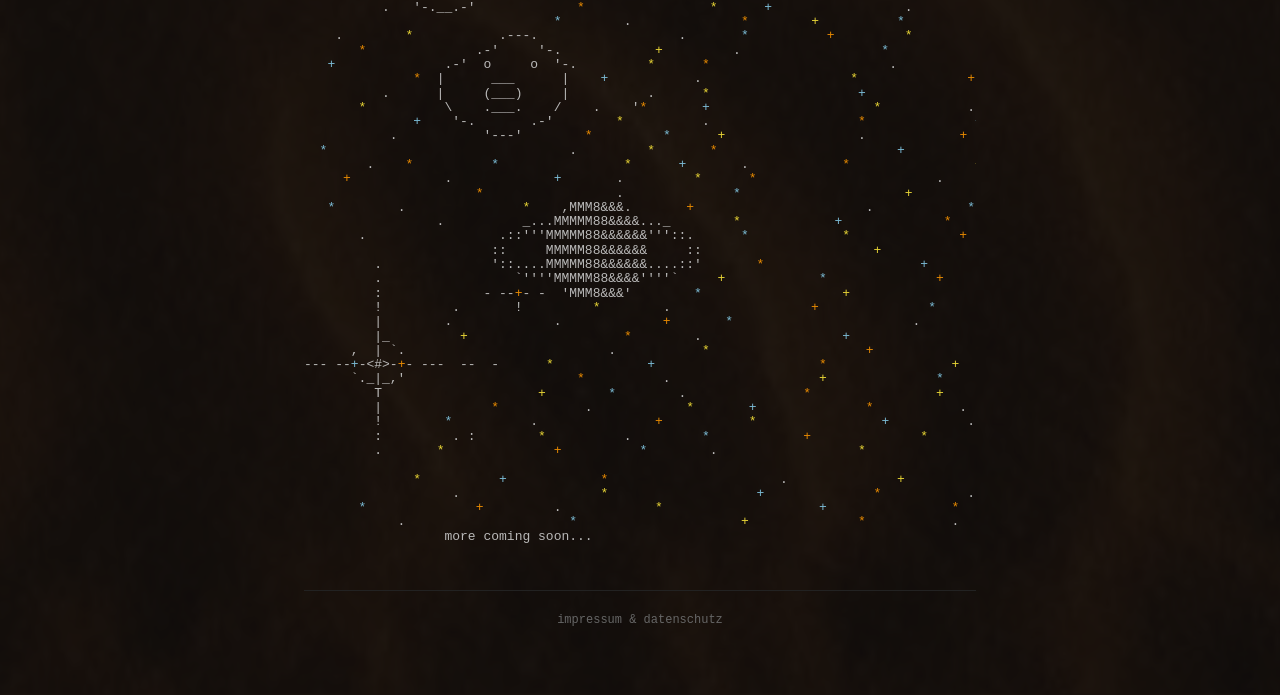
==== commit b94ce367: "add wagecattle project, reorder projects, simplify skills section - reorder: robotics → wagecattle →" ====
--- a/index.html
+++ b/index.html
@@ -109,15 +109,6 @@
             <section class="section">
                 <h2>projects</h2>
                 <div class="card card-clickable">
-                    <a href="https://studio-planer.com" target="_blank" class="card-stretch-link"></a>
-                    <div class="card-header">
-                        <h3>studio-planer.com</h3>
-                        <span class="status-dot"></span>
-                    </div>
-                    <p class="card-description">shift planning web app for a local gym — next.js, typescript, postgresql</p>
-                    <img src="studio-planer-thumb.png" alt="studio-planer.com preview" class="card-thumb">
-                </div>
-                <div class="card card-clickable">
                     <a href="robotics.html" class="card-stretch-link"></a>
                     <div class="card-header">
                         <h3>robotic arm imitation learning</h3>
@@ -127,6 +118,24 @@
                     <img src="IMG_8067.jpeg" alt="robotic arm preview" class="card-thumb">
                 </div>
                 <div class="card card-clickable">
+                    <a href="https://wagecattle.com" target="_blank" class="card-stretch-link"></a>
+                    <div class="card-header">
+                        <h3>wagecattle.com</h3>
+                        <span class="status-dot"></span>
+                    </div>
+                    <p class="card-description">corporate market value calculator — gamified professional valuation with player cards and leaderboards</p>
+                    <img src="wage.png" alt="wagecattle.com preview" class="card-thumb">
+                </div>
+                <div class="card card-clickable">
+                    <a href="https://studio-planer.com" target="_blank" class="card-stretch-link"></a>
+                    <div class="card-header">
+                        <h3>studio-planer.com</h3>
+                        <span class="status-dot blue"></span>
+                    </div>
+                    <p class="card-description">shift planning web app for a local gym</p>
+                    <img src="studio-planer-thumb.png" alt="studio-planer.com preview" class="card-thumb">
+                </div>
+                <div class="card card-clickable">
                     <a href="chess-board.html" class="card-stretch-link"></a>
                     <div class="card-header">
                         <h3>chess board</h3>
@@ -138,54 +147,16 @@
 
             <section class="section">
                 <h2>skills</h2>
-
-                <div class="skill-group">
-                    <p class="skill-group-label">programming</p>
-                    <div class="tags">
-                        <span class="tag">python (pytorch, scikit-learn)</span>
-                        <span class="tag">git</span>
-                        <span class="tag">docker</span>
-                        <span class="tag">linux</span>
-                        <span class="tag">sql</span>
-                        <span class="tag">matlab</span>
-                    </div>
-                </div>
-
-                <div class="skill-group">
-                    <p class="skill-group-label">web development</p>
-                    <div class="tags">
-                        <span class="tag">typescript</span>
-                        <span class="tag">next.js</span>
-                        <span class="tag">tailwind css</span>
-                        <span class="tag">postgresql</span>
-                    </div>
-                </div>
-
-                <div class="skill-group">
-                    <p class="skill-group-label">simulation</p>
-                    <div class="tags">
-                        <span class="tag">simulink</span>
-                        <span class="tag">ansys (workbench, apdl, fluent)</span>
-                        <span class="tag">plaxis 3d</span>
-                    </div>
-                </div>
-
-                <div class="skill-group">
-                    <p class="skill-group-label">cad</p>
-                    <div class="tags">
-                        <span class="tag">ptc creo</span>
-                        <span class="tag">windchill</span>
-                        <span class="tag">freecad</span>
-                        <span class="tag">fusion</span>
-                    </div>
-                </div>
-
-                <div class="skill-group">
-                    <p class="skill-group-label">tools</p>
-                    <div class="tags">
-                        <span class="tag">latex</span>
-                        <span class="tag">ms office</span>
-                    </div>
+                <div class="tags">
+                    <span class="tag">mechanical engineering</span>
+                    <span class="tag">ai-assisted engineering</span>
+                    <span class="tag">CAD</span>
+                    <span class="tag">FEM / CFD</span>
+                    <span class="tag">simulation</span>
+                    <span class="tag">prototyping</span>
+                    <span class="tag">robotics</span>
+                    <span class="tag">machine learning</span>
+                    <span class="tag">web development</span>
                 </div>
             </section>
         </main>
--- a/styles.css
+++ b/styles.css
@@ -168,6 +168,10 @@
     flex-shrink: 0;
 }
 
+.status-dot.blue {
+    background: #3b82f6;
+}
+
 .card-thumb {
     width: 100%;
     height: 200px;
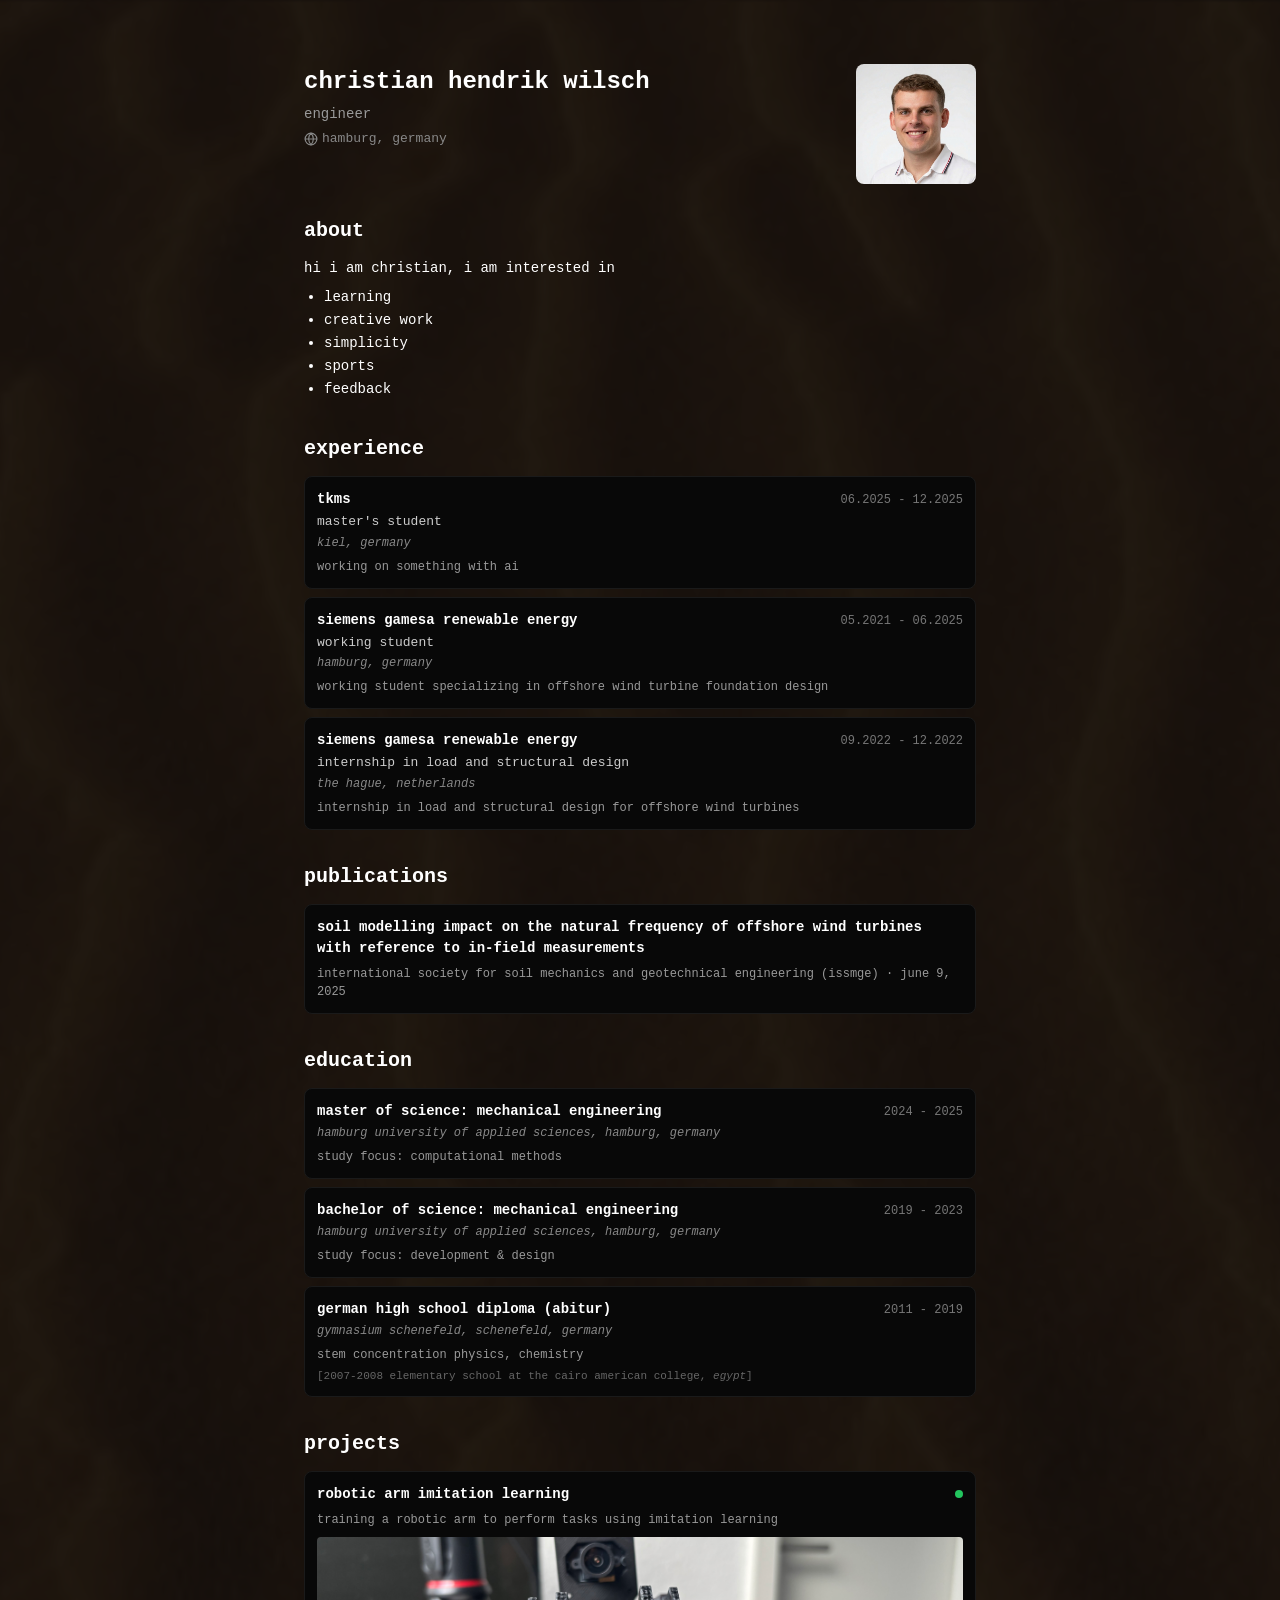
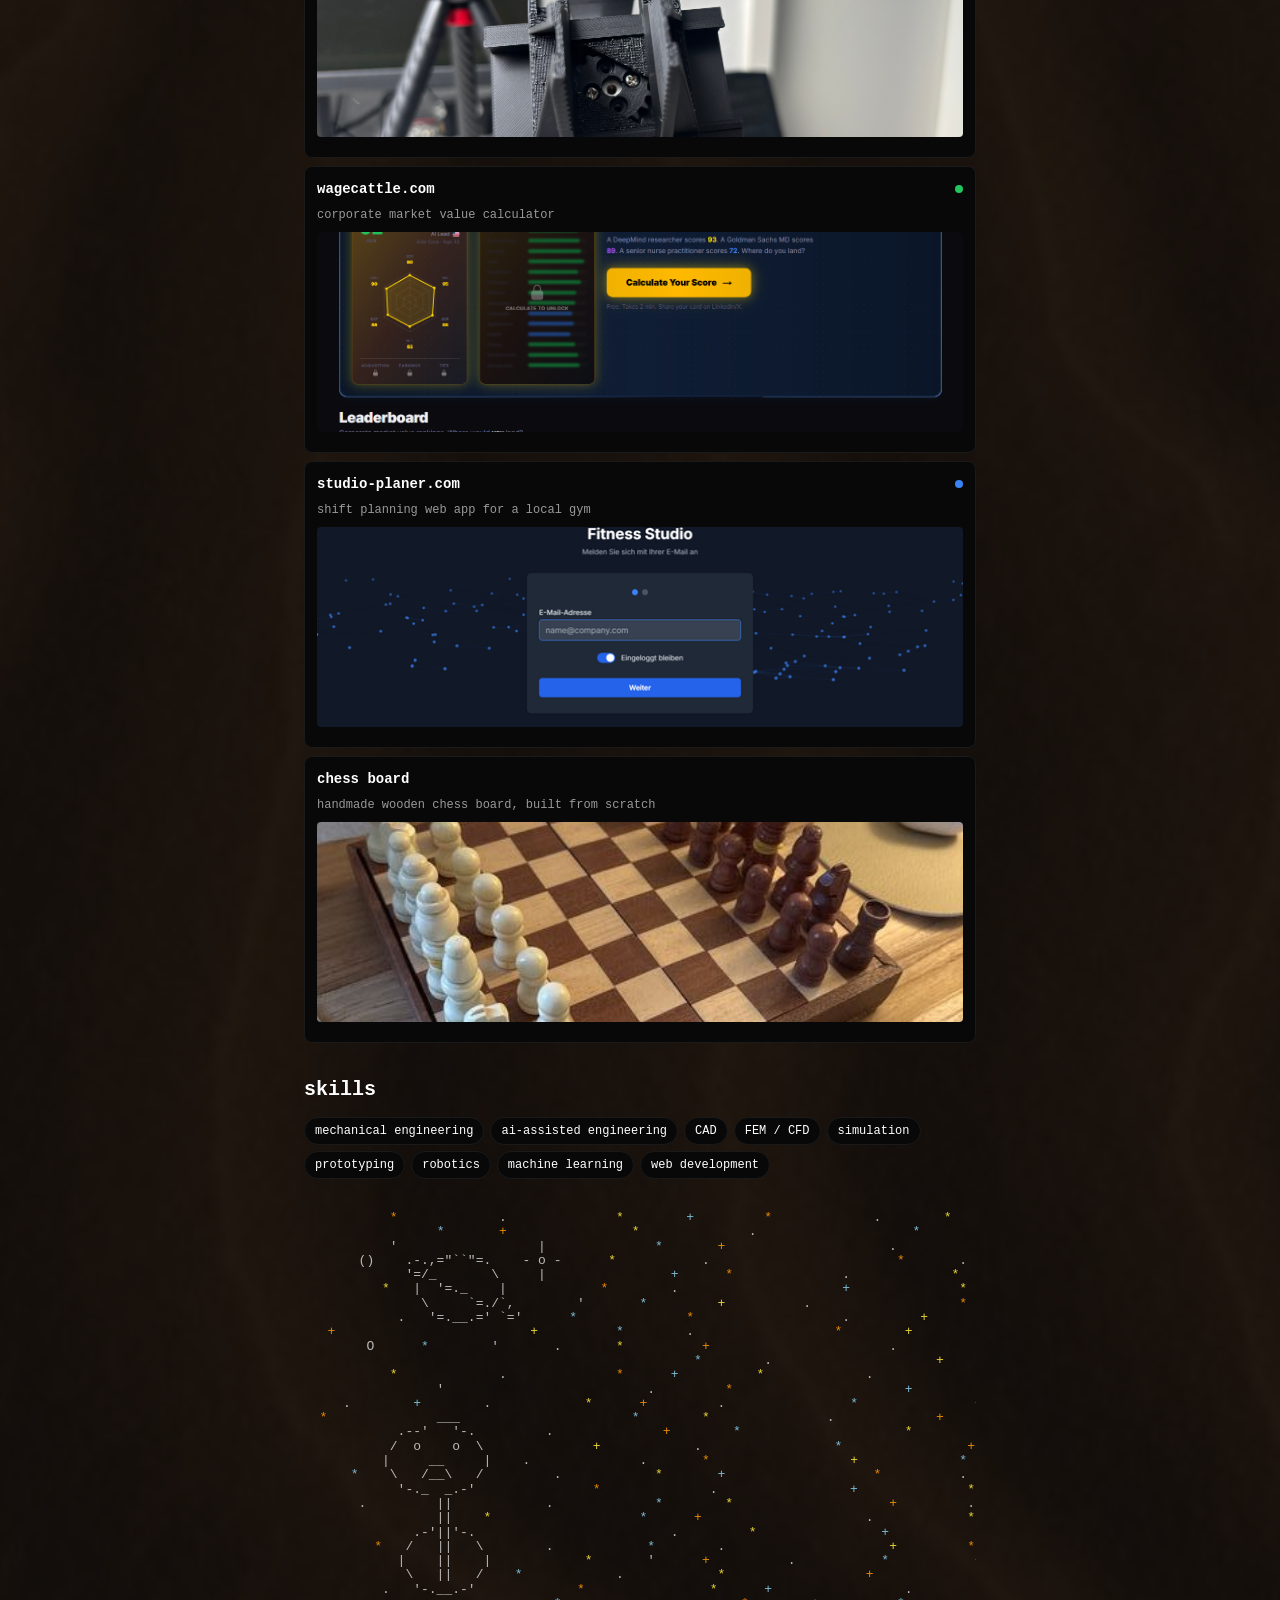
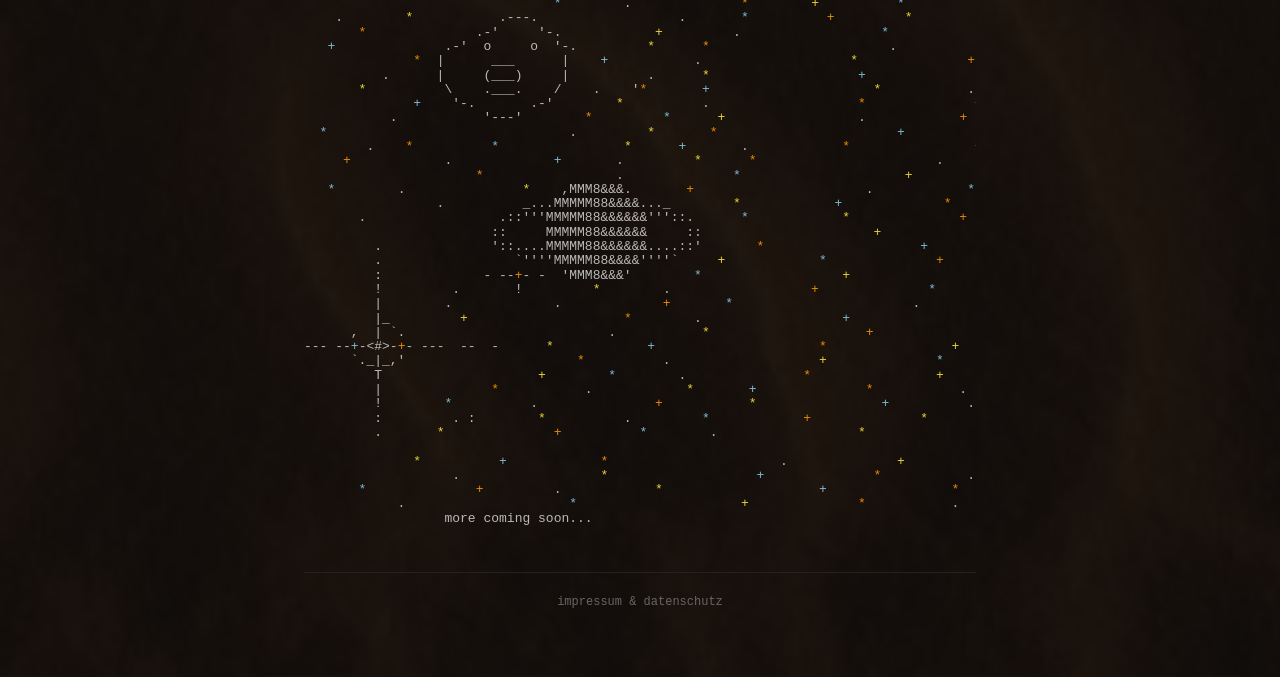
==== commit 6c56994d: "shorten wagecattle project description Co-Authored-By: Claude Opus 4.6 (1M context) <noreply@anthrop" ====
--- a/index.html
+++ b/index.html
@@ -123,7 +123,7 @@
                         <h3>wagecattle.com</h3>
                         <span class="status-dot"></span>
                     </div>
-                    <p class="card-description">corporate market value calculator — gamified professional valuation with player cards and leaderboards</p>
+                    <p class="card-description">corporate market value calculator</p>
                     <img src="wage.png" alt="wagecattle.com preview" class="card-thumb">
                 </div>
                 <div class="card card-clickable">
--- a/styles.css
+++ b/styles.css
@@ -8,7 +8,7 @@
 body {
     font-family: 'Consolas', 'Courier New', monospace;
     line-height: 1.5;
-    color: #cccccc;
+    color: #ffffff;
     background-color: #0c0c0c;
     padding: 16px;
     display: flex;
@@ -105,8 +105,8 @@
 
 /* Cards */
 .card {
-    background: #0e0e0e;
-    border: 1px solid #222222;
+    background: #080808;
+    border: 1px solid #1a1a1a;
     border-radius: 8px;
     padding: 12px;
     margin-bottom: 8px;
@@ -238,10 +238,10 @@
 .tag {
     font-size: 12px;
     padding: 4px 10px;
-    border: 1px solid #2a2a2a;
+    border: 1px solid #1a1a1a;
     border-radius: 999px;
-    background: #161616;
-    color: #bbbbbb;
+    background: #080808;
+    color: #ffffff;
     max-width: 100%;
     overflow: hidden;
     text-overflow: ellipsis;
